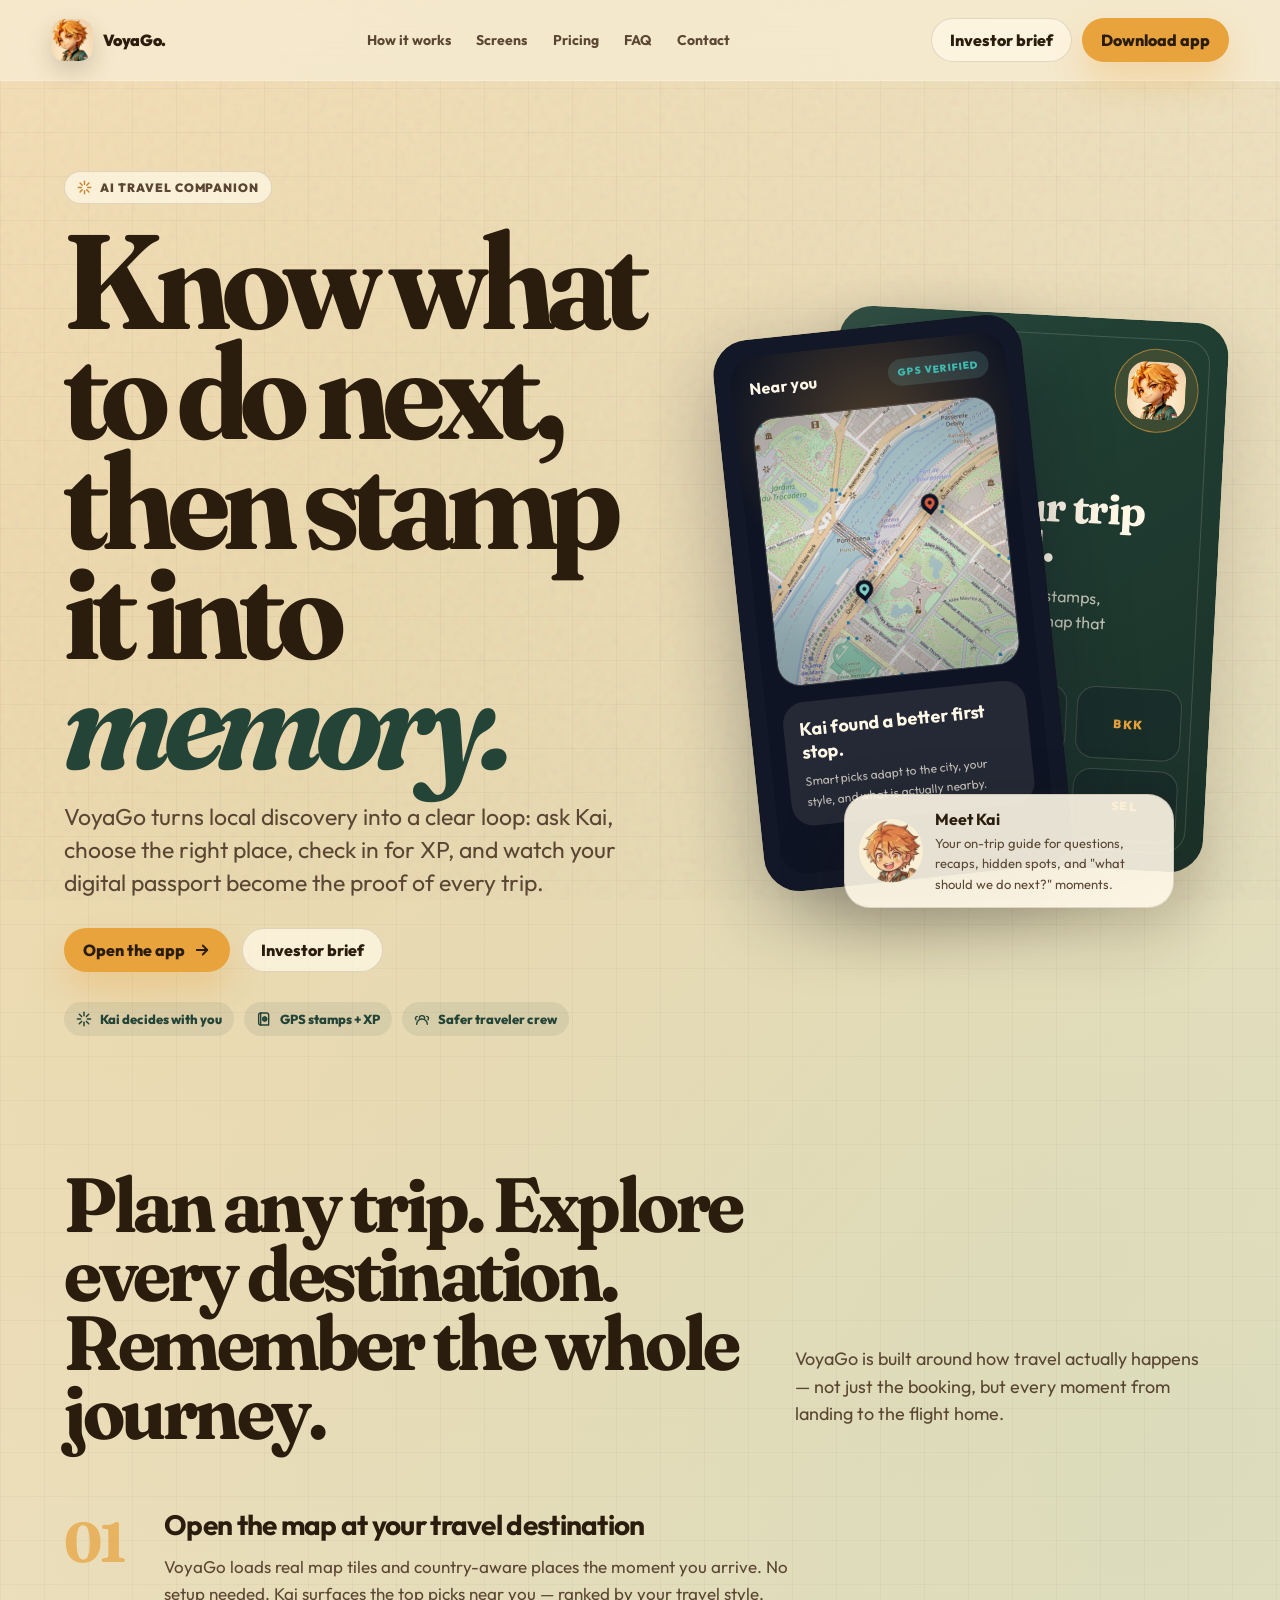
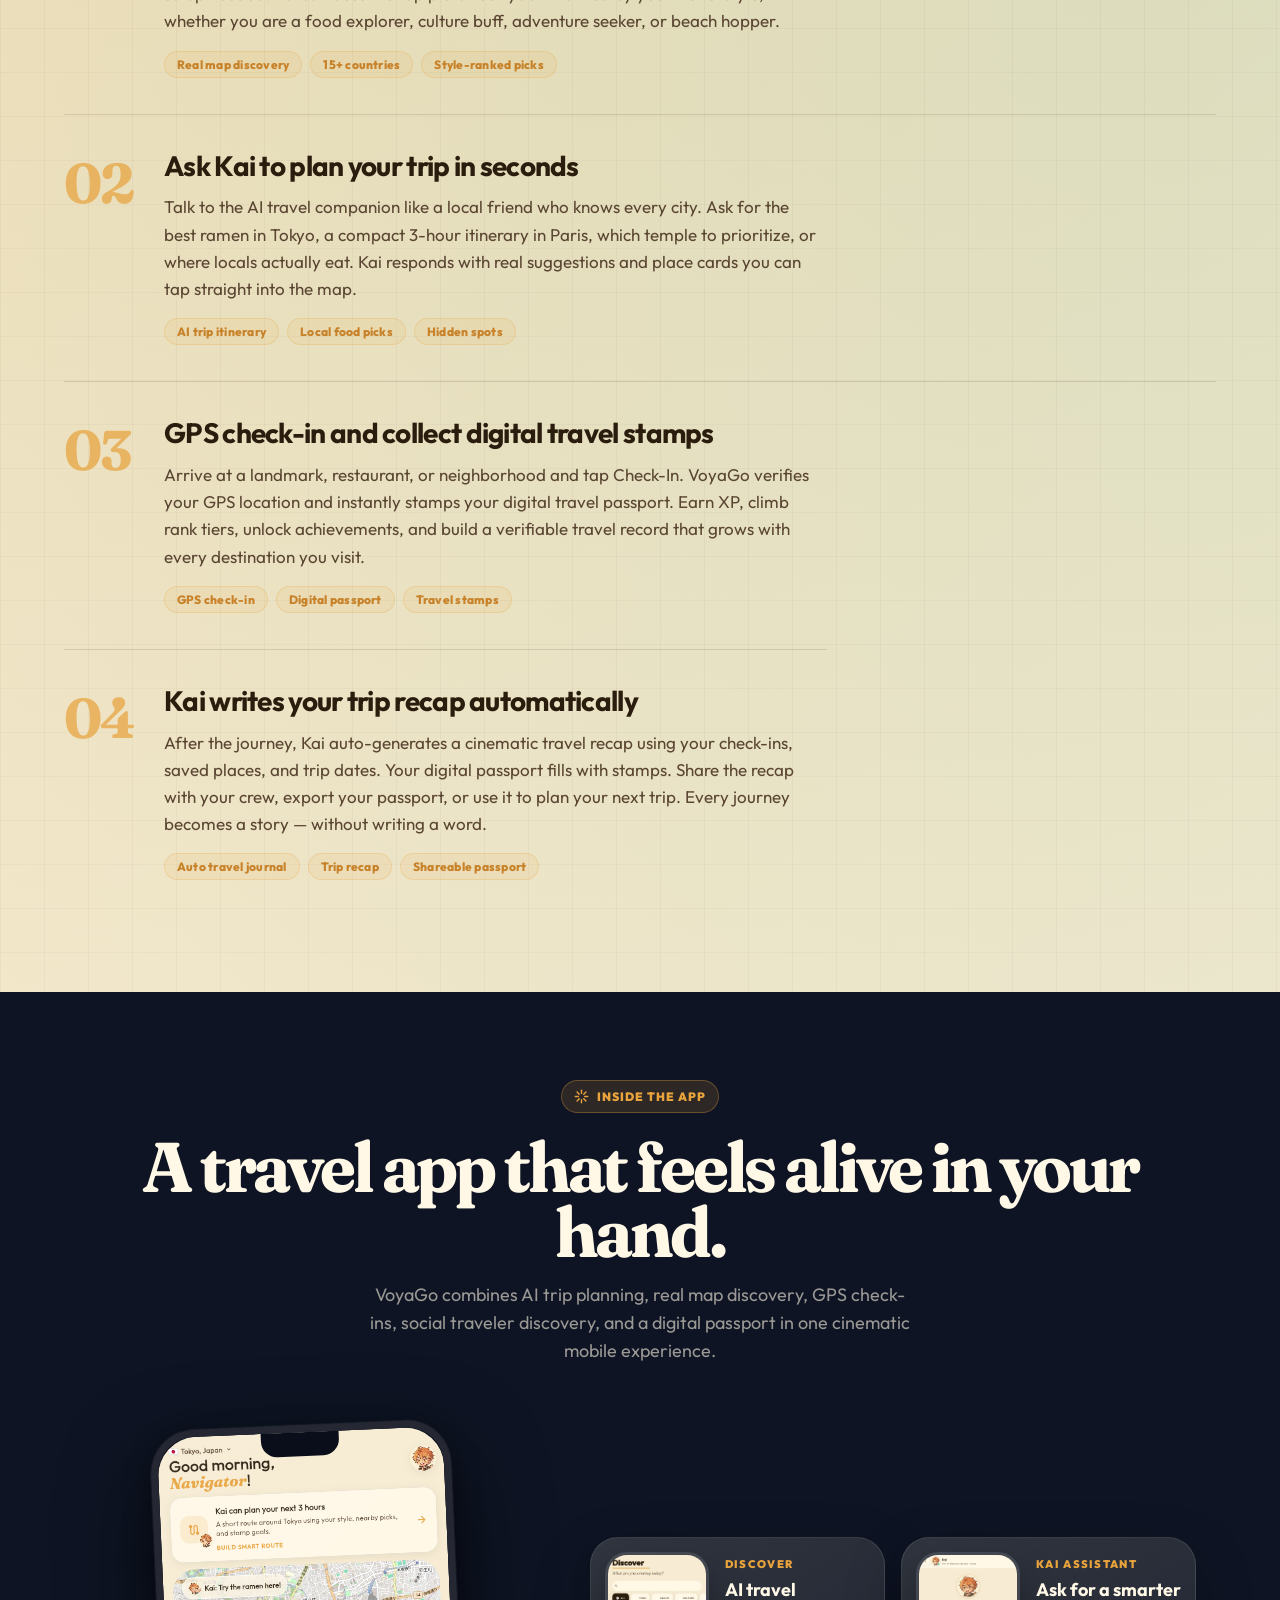
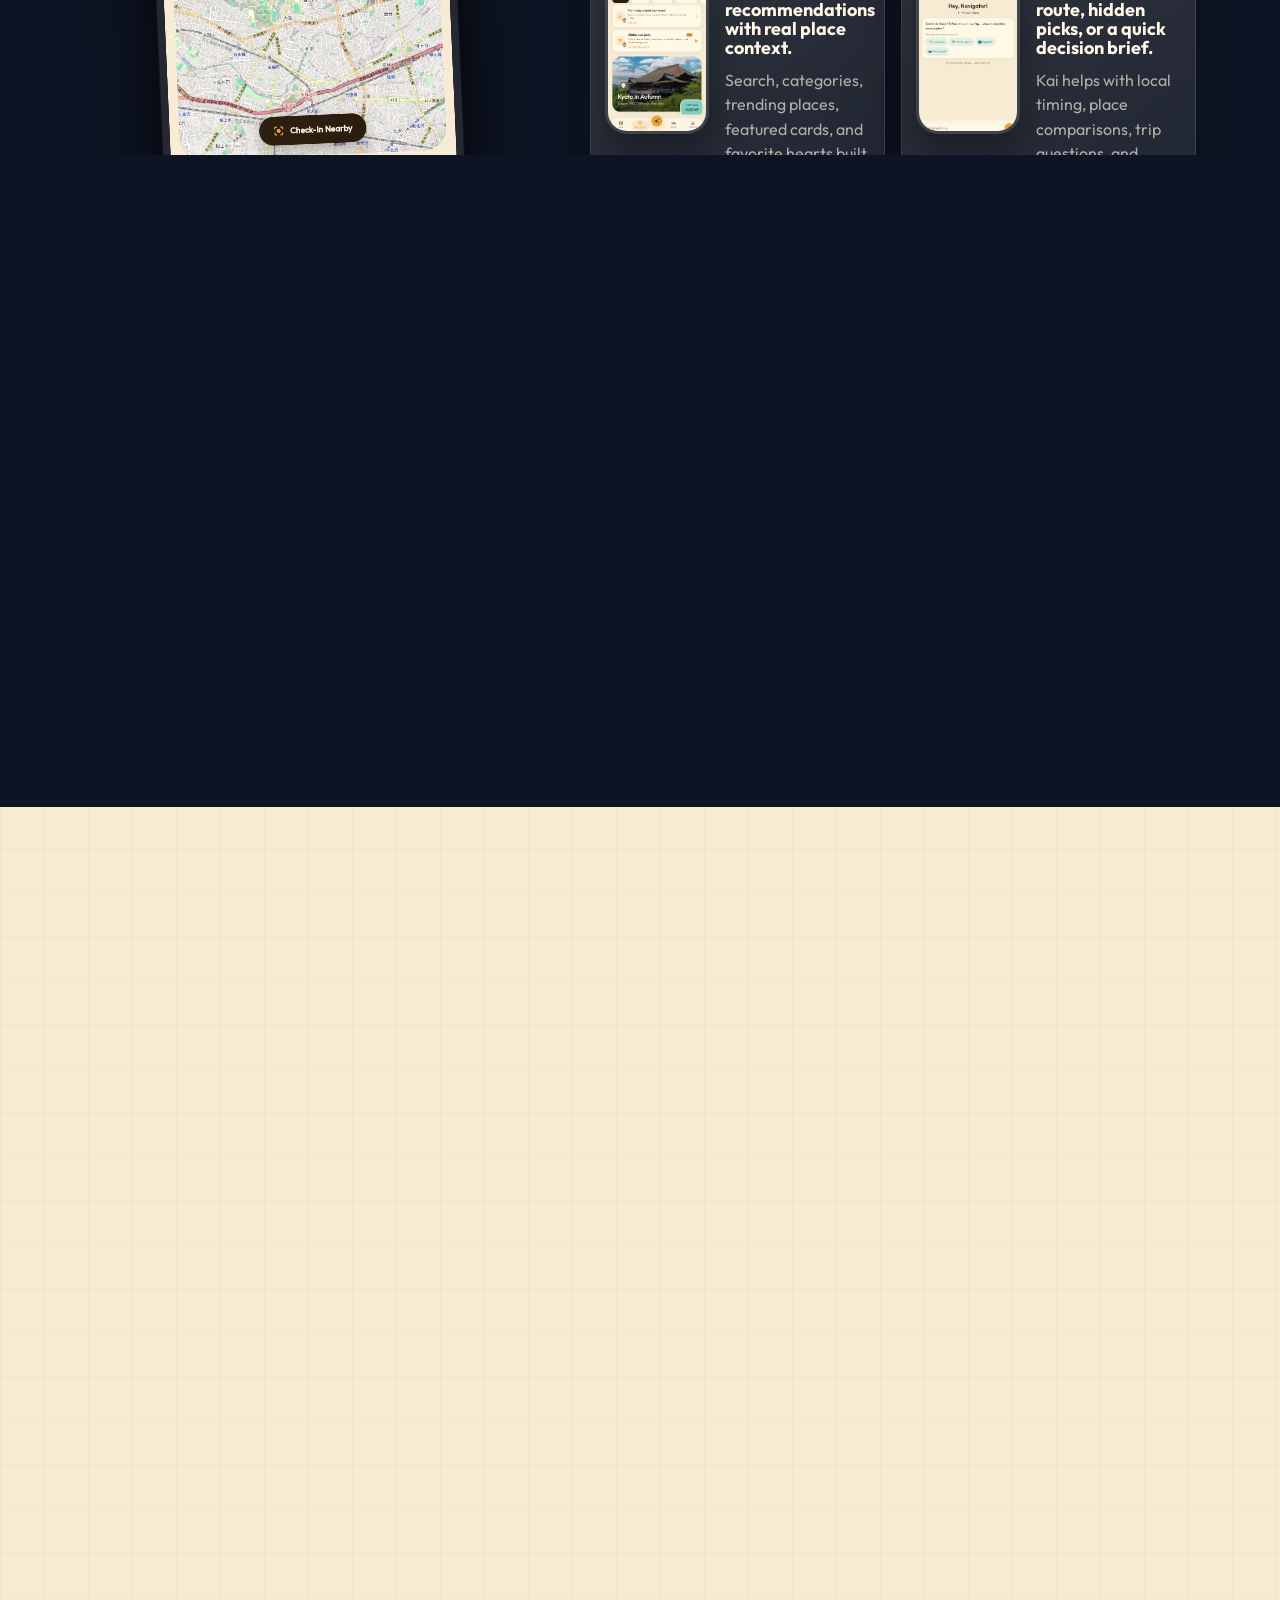
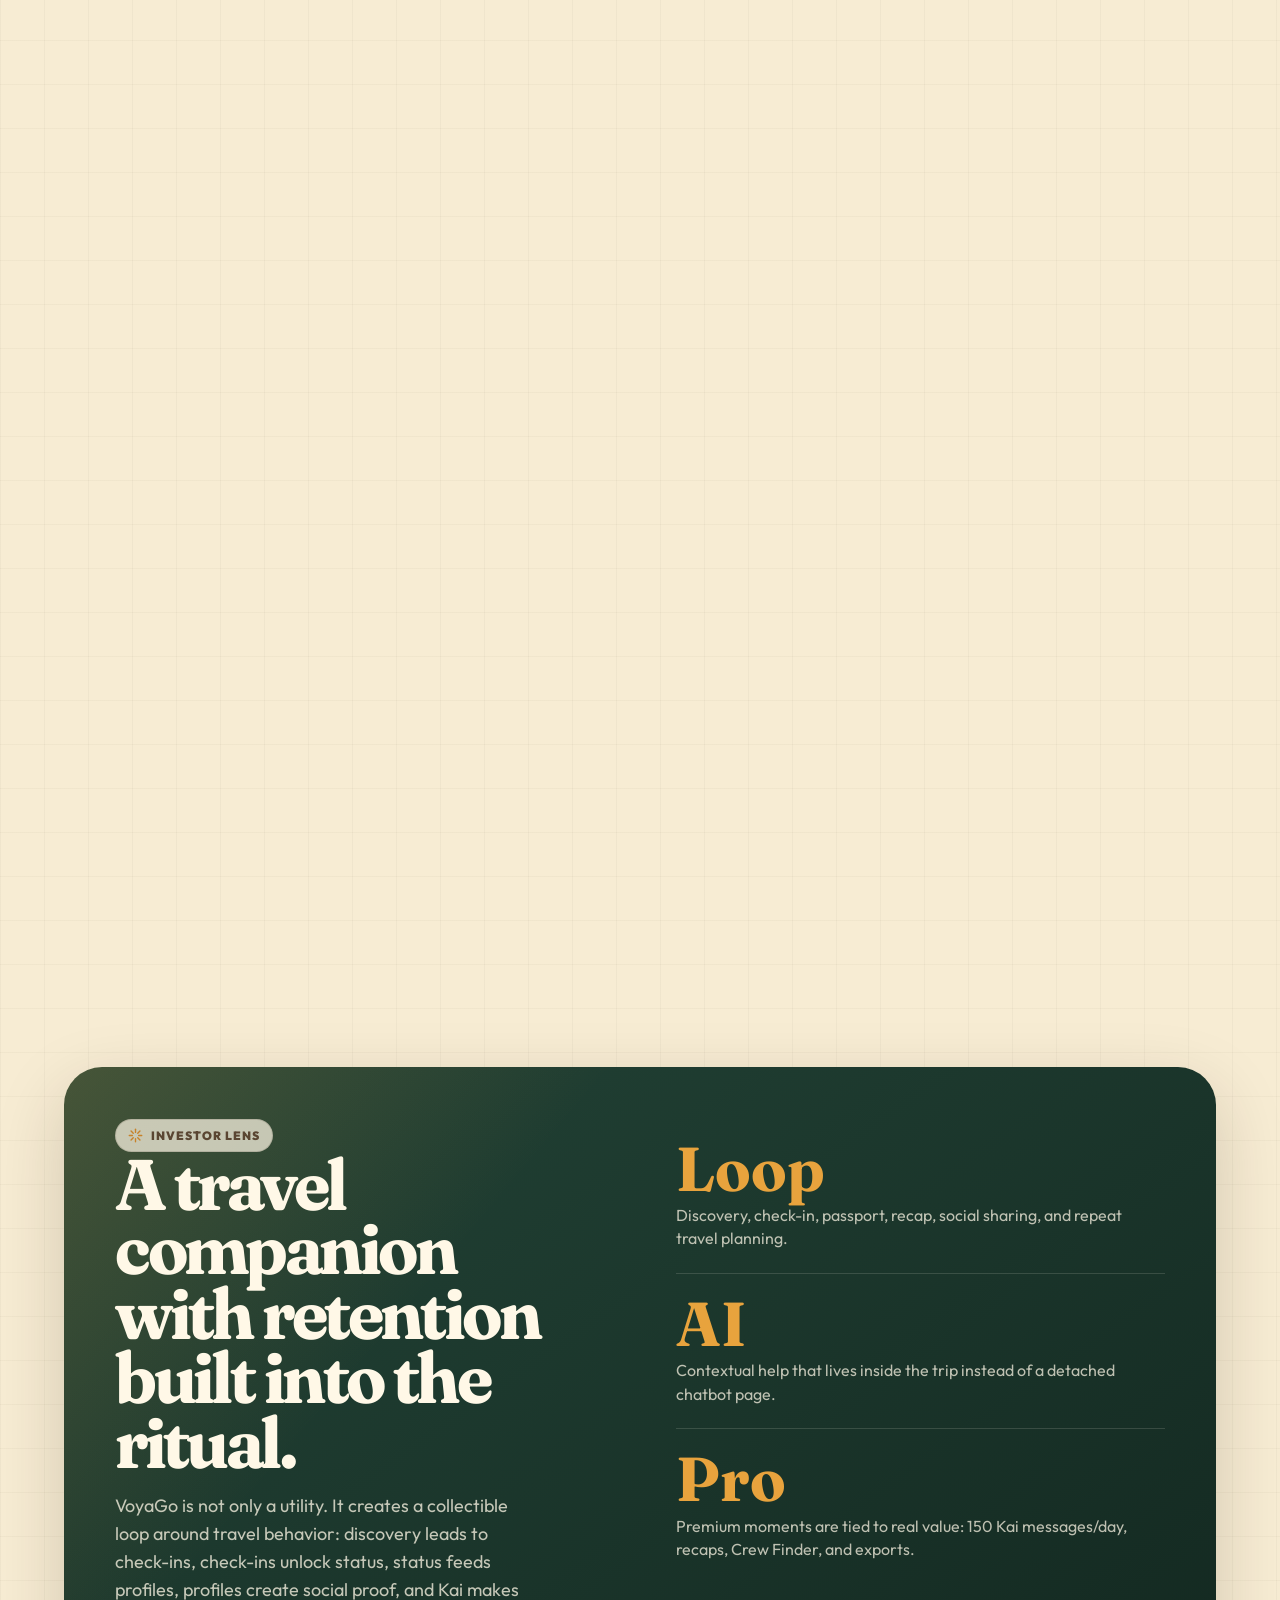
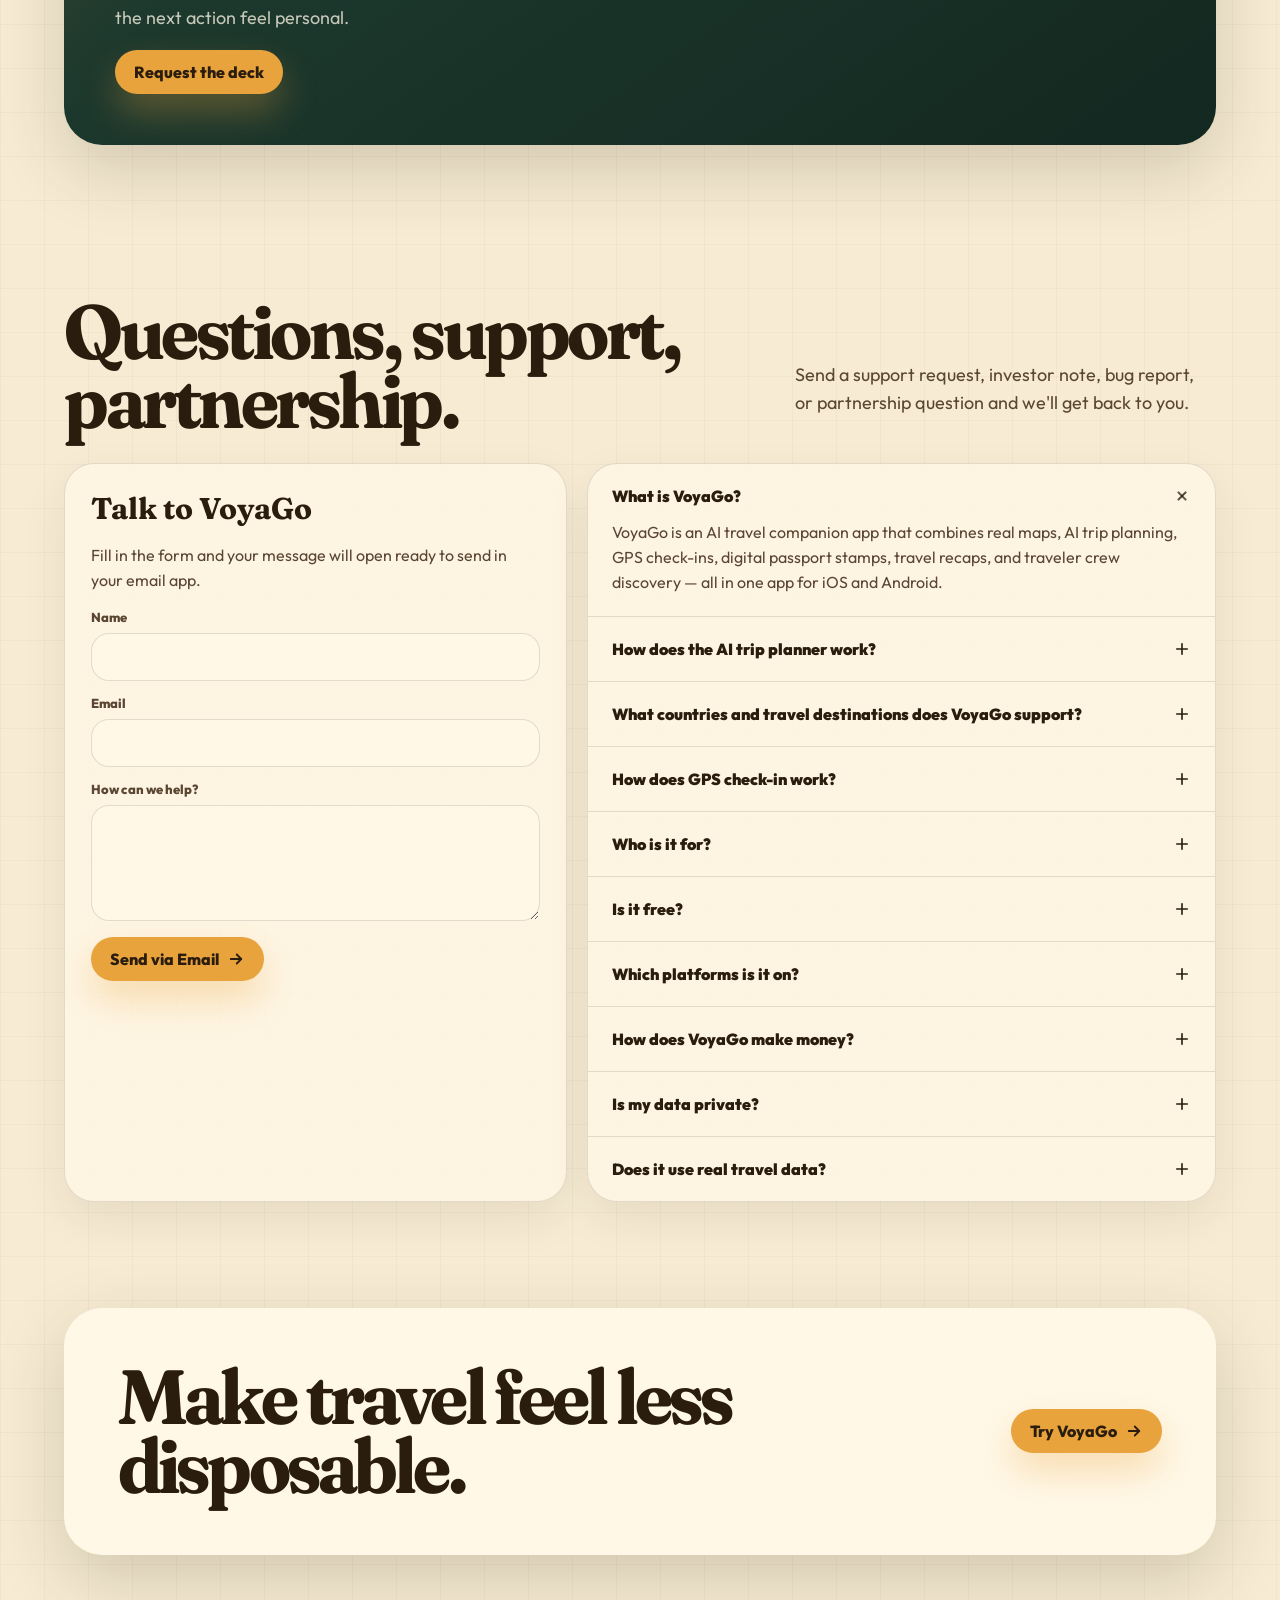
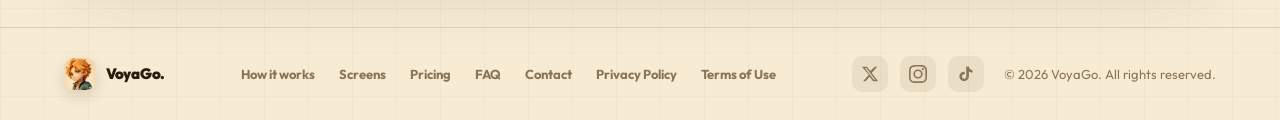
==== index.html @ e3bb3ad9 "Publish VoyaGo landing page" ====
﻿<!DOCTYPE html>
<html lang="en">
<head>
  <meta charset="UTF-8">
  <meta name="viewport" content="width=device-width, initial-scale=1.0">
  <meta name="description" content="VoyaGo is an AI travel companion that helps you decide what to do now, ask Kai for smarter local guidance, unlock GPS check-in stamps, and turn every trip into a digital passport.">
  <meta name="keywords" content="AI travel app, AI travel planner, trip planning app, smart itinerary planner, GPS check-in app, digital travel passport, travel stamps app, travel companion app, local discovery app">
  <link rel="canonical" href="https://voyagoo.app/">

  <!-- Open Graph -->
  <meta property="og:type" content="website">
  <meta property="og:site_name" content="VoyaGo">
  <meta property="og:title" content="VoyaGo - AI travel companion">
  <meta property="og:description" content="Ask Kai what to do now, open real place details, check in for XP and passport stamps, then turn your trip into a shareable travel story.">
  <meta property="og:image" content="https://voyagoo.app/landing-assets/og-cover.png">
  <meta property="og:url" content="https://voyagoo.app">

  <!-- Twitter Card -->
  <meta name="twitter:card" content="summary_large_image">
  <meta name="twitter:title" content="VoyaGo - AI travel companion and digital passport">
  <meta name="twitter:description" content="AI trip planning, real map discovery, GPS check-ins, travel stamps, recaps, and traveler crew discovery in one app.">
  <meta name="twitter:image" content="https://voyagoo.app/landing-assets/og-cover.png">

  <meta name="robots" content="index, follow">
  <meta name="author" content="VoyaGo">
  <meta name="theme-color" content="#e8a33d">
  <meta name="mobile-web-app-capable" content="yes">
  <meta name="apple-mobile-web-app-title" content="VoyaGo">

  <title>VoyaGo | AI Travel Companion, GPS Stamps & Digital Passport</title>
  <link rel="icon" type="image/png" href="favicon.png">
  <link rel="apple-touch-icon" href="icons/Icon-192.png">

  <!-- Preload critical font for LCP -->
  <link rel="preconnect" href="https://fonts.googleapis.com">
  <link rel="preconnect" href="https://fonts.gstatic.com" crossorigin>
  <link rel="preload" as="style" href="https://fonts.googleapis.com/css2?family=Fraunces:opsz,wght,SOFT,WONK@9..144,700..900,50,1&family=Outfit:wght@400;600;800;900&display=swap">

  <link rel="sitemap" type="application/xml" title="Sitemap" href="/sitemap.xml">
  <link rel="stylesheet" href="landing.css">

  <!-- Schema: SoftwareApplication -->
  <script type="application/ld+json">
  {
    "@context": "https://schema.org",
    "@type": "SoftwareApplication",
    "name": "VoyaGo",
    "applicationCategory": "TravelApplication",
    "operatingSystem": "iOS, Android",
    "description": "AI travel companion app for trip planning, real map discovery, GPS check-ins, digital passport stamps, travel recaps, and traveler crew discovery.",
    "url": "https://voyagoo.app",
    "screenshot": "https://voyagoo.app/landing-assets/screen-map.png",
    "featureList": "AI trip planning, GPS check-ins, digital passport stamps, travel maps, traveler crew discovery, travel recaps",
    "offers": {
      "@type": "Offer",
      "price": "0",
      "priceCurrency": "USD",
      "description": "Free to download. Pro plans from $2.99/week."
    },
    "aggregateRating": {
      "@type": "AggregateRating",
      "ratingValue": "5",
      "ratingCount": "1"
    }
  }
  </script>

  <!-- Schema: Organization -->
  <script type="application/ld+json">
  {
    "@context": "https://schema.org",
    "@type": "Organization",
    "name": "VoyaGo",
    "url": "https://voyagoo.app",
    "logo": "https://voyagoo.app/icons/Icon-192.png",
    "description": "VoyaGo makes travel feel alive — AI trip planning, GPS check-ins, digital passport stamps, and traveler crew discovery in one app.",
    "contactPoint": {
      "@type": "ContactPoint",
      "contactType": "customer support",
      "email": "support@voyagoo.app"
    },
    "sameAs": [
      "https://twitter.com/voyagoapp",
      "https://instagram.com/voyagoapp",
      "https://tiktok.com/@voyagoapp"
    ]
  }
  </script>

  <!-- Schema: FAQPage — enables rich snippet accordions in search results -->
  <script type="application/ld+json">
  {
    "@context": "https://schema.org",
    "@type": "FAQPage",
    "mainEntity": [
      {
        "@type": "Question",
        "name": "What is VoyaGo?",
        "acceptedAnswer": {
          "@type": "Answer",
          "text": "VoyaGo is an AI travel companion app that combines real map discovery, AI trip planning with Kai, GPS check-ins, collectible digital passport stamps, travel recaps, and traveler crew discovery. It is available on iOS and Android, free to download."
        }
      },
      {
        "@type": "Question",
        "name": "How does the AI travel planner work?",
        "acceptedAnswer": {
          "@type": "Answer",
          "text": "VoyaGo uses Kai, an AI travel companion. You can ask Kai anything — best local food, hidden spots, compact itinerary ideas, or what to do next. Kai responds with real suggestions, nearby place cards, and smart route ideas based on your location and travel style."
        }
      },
      {
        "@type": "Question",
        "name": "How does GPS check-in work when traveling?",
        "acceptedAnswer": {
          "@type": "Answer",
          "text": "When you arrive at a place — a landmark, restaurant, or neighborhood — tap Check-In on the place detail screen. VoyaGo verifies your GPS location, stamps your digital travel passport, awards XP, and auto-logs the visit. Your travel history builds automatically as you explore."
        }
      },
      {
        "@type": "Question",
        "name": "What countries does VoyaGo support?",
        "acceptedAnswer": {
          "@type": "Answer",
          "text": "VoyaGo supports 15+ travel destinations including Japan, France, Thailand, Brazil, Egypt, Spain, Greece, Indonesia, Italy, Morocco, Mexico, USA, and Vietnam. Each destination has real map content, Kai-curated local picks, featured places, and GPS check-in locations."
        }
      },
      {
        "@type": "Question",
        "name": "Can VoyaGo help me plan a trip itinerary?",
        "acceptedAnswer": {
          "@type": "Answer",
          "text": "Yes. Kai can plan a compact itinerary for any duration — a 3-hour route, a full-day plan, or a weekend guide — based on your current location, travel style (food explorer, culture buff, adventure seeker), and budget. Just ask Kai in the chat."
        }
      },
      {
        "@type": "Question",
        "name": "Is VoyaGo free to use?",
        "acceptedAnswer": {
          "@type": "Answer",
          "text": "VoyaGo is free to download and includes real map discovery, GPS check-ins, digital passport stamps, and daily Kai AI messages. Pro plans start at $2.99 per week and unlock 150 Kai messages per day, smart routes, hidden local picks, travel recaps, passport exports, and richer crew features."
        }
      },
      {
        "@type": "Question",
        "name": "Which platforms is VoyaGo available on?",
        "acceptedAnswer": {
          "@type": "Answer",
          "text": "VoyaGo is available on iOS (iPhone) and Android. Download it free from the Apple App Store or Google Play Store."
        }
      },
      {
        "@type": "Question",
        "name": "Is my location and travel data private?",
        "acceptedAnswer": {
          "@type": "Answer",
          "text": "Yes. VoyaGo only accesses your location when you grant permission, and only uses it for GPS check-ins and nearby place discovery. We do not sell your data or share it with advertisers. Full details are in our Privacy Policy at voyagoo.app/privacy.html."
        }
      }
    ]
  }
  </script>
</head>
<body>
  <svg aria-hidden="true" width="0" height="0" style="position:absolute">
    <symbol id="icon-arrow" viewBox="0 0 24 24" fill="none" stroke="currentColor" stroke-width="2.4" stroke-linecap="round" stroke-linejoin="round">
      <path d="M5 12h14"></path><path d="m13 6 6 6-6 6"></path>
    </symbol>
    <symbol id="icon-map" viewBox="0 0 24 24" fill="none" stroke="currentColor" stroke-width="2.1" stroke-linecap="round" stroke-linejoin="round">
      <path d="M9 18 3 21V6l6-3 6 3 6-3v15l-6 3-6-3Z"></path><path d="M9 3v15"></path><path d="M15 6v15"></path>
    </symbol>
    <symbol id="icon-spark" viewBox="0 0 24 24" fill="none" stroke="currentColor" stroke-width="2.2" stroke-linecap="round" stroke-linejoin="round">
      <path d="M12 2v5"></path><path d="M12 17v5"></path><path d="m4.9 4.9 3.5 3.5"></path><path d="m15.6 15.6 3.5 3.5"></path><path d="M2 12h5"></path><path d="M17 12h5"></path><path d="m4.9 19.1 3.5-3.5"></path><path d="m15.6 8.4 3.5-3.5"></path>
    </symbol>
    <symbol id="icon-passport" viewBox="0 0 24 24" fill="none" stroke="currentColor" stroke-width="2.1" stroke-linecap="round" stroke-linejoin="round">
      <path d="M7 3h9a3 3 0 0 1 3 3v15H7a3 3 0 0 1-3-3V6a3 3 0 0 1 3-3Z"></path><path d="M7 3v18"></path><path d="M13 9a3 3 0 1 0 0 6 3 3 0 0 0 0-6Z"></path><path d="M10 12h6"></path><path d="M13 9c1 1.2 1 4.8 0 6"></path>
    </symbol>
    <symbol id="icon-crew" viewBox="0 0 24 24" fill="none" stroke="currentColor" stroke-width="2.1" stroke-linecap="round" stroke-linejoin="round">
      <path d="M16 11a4 4 0 1 0-8 0"></path><path d="M4 20a8 8 0 0 1 16 0"></path><path d="M19 8a3 3 0 0 1 2 5"></path><path d="M5 8a3 3 0 0 0-2 5"></path>
    </symbol>
    <symbol id="icon-lock" viewBox="0 0 24 24" fill="none" stroke="currentColor" stroke-width="2.1" stroke-linecap="round" stroke-linejoin="round">
      <rect x="4" y="10" width="16" height="10" rx="2"></rect><path d="M8 10V7a4 4 0 0 1 8 0v3"></path>
    </symbol>
    <symbol id="icon-plus" viewBox="0 0 24 24" fill="none" stroke="currentColor" stroke-width="2.2" stroke-linecap="round">
      <path d="M12 5v14"></path><path d="M5 12h14"></path>
    </symbol>
    <symbol id="icon-close" viewBox="0 0 24 24" fill="none" stroke="currentColor" stroke-width="2.4" stroke-linecap="round">
      <path d="M18 6 6 18"></path><path d="m6 6 12 12"></path>
    </symbol>
  </svg>

  <div class="page-shell">
    <header class="site-nav">
      <a class="brand-mark" href="#top" aria-label="VoyaGo home">
        <img src="icons/Icon-192.png" alt="VoyaGo app icon">
        <span>VoyaGo.</span>
      </a>
      <nav class="nav-links" aria-label="Primary navigation">
        <a href="#how-it-works">How it works</a>
        <a href="#screens">Screens</a>
        <a href="#pricing">Pricing</a>
        <a href="#faq">FAQ</a>
        <a href="#support">Contact</a>
      </nav>
      <div class="nav-actions">
        <a class="btn btn-ghost" href="#investors">Investor brief</a>
        <a class="btn btn-primary" href="download.html">Download app</a>
      </div>
      <button class="nav-burger" id="burger" aria-label="Open menu" aria-expanded="false">
        <span></span><span></span><span></span>
      </button>
    </header>

    <!-- Mobile nav -->
    <div class="mobile-nav" id="mobile-nav" aria-hidden="true">
      <button class="mobile-nav-close" id="burger-close" aria-label="Close menu">
        <svg width="24" height="24"><use href="#icon-close"></use></svg>
      </button>
      <nav>
        <a href="#how-it-works">How it works</a>
        <a href="#screens">Screens</a>
        <a href="#pricing">Pricing</a>
        <a href="#faq">FAQ</a>
        <a href="#support">Contact</a>
      </nav>
      <div class="mobile-nav-actions">
        <a class="btn btn-ghost" href="#support">Ask for help</a>
        <a class="btn btn-primary" href="download.html">Download app</a>
      </div>
    </div>
    <div class="mobile-nav-backdrop" id="nav-backdrop"></div>

    <main id="top">
      <section class="hero" aria-labelledby="hero-title">
        <div class="hero-copyblock">
          <div class="eyebrow reveal">
            <svg><use href="#icon-spark"></use></svg>
            AI travel companion
          </div>
          <h1 id="hero-title" class="reveal delay-1">Know what to do next, then stamp it into <em>memory.</em></h1>
          <p class="hero-copy reveal delay-2">
            VoyaGo turns local discovery into a clear loop: ask Kai, choose the right place, check in for XP, and watch your digital passport become the proof of every trip.
          </p>
          <div class="hero-actions reveal delay-3">
            <a class="btn btn-primary" href="download.html">
              Open the app
              <svg><use href="#icon-arrow"></use></svg>
            </a>
            <a class="btn btn-ghost" href="#investors">Investor brief</a>
          </div>
          <div class="trust-row reveal delay-3" aria-label="Product highlights">
            <span class="trust-pill"><svg><use href="#icon-spark"></use></svg>Kai decides with you</span>
            <span class="trust-pill"><svg><use href="#icon-passport"></use></svg>GPS stamps + XP</span>
            <span class="trust-pill"><svg><use href="#icon-crew"></use></svg>Safer traveler crew</span>
          </div>
        </div>

        <div class="hero-stage reveal delay-2" aria-label="VoyaGo product preview">
          <article class="passport-card">
            <div class="passport-top">
              <div>
                <div class="passport-label">VOYAGO</div>
                <div class="passport-sub">Digital Passport</div>
              </div>
              <div class="stamp-ring">
                <img src="icons/Icon-192.png" alt="VoyaGo stamp mark">
              </div>
            </div>
            <h2>Proof your trip happened.</h2>
            <p>Verified check-ins become stamps, XP, journals, recaps, and a map that grows with every city.</p>
            <div class="stamp-grid" aria-hidden="true">
              <span class="stamp-cell">TYO</span>
              <span class="stamp-cell">PAR</span>
              <span class="stamp-cell">BKK</span>
              <span class="stamp-cell">RIO</span>
              <span class="stamp-cell">ROM</span>
              <span class="stamp-cell">SEL</span>
            </div>
          </article>

          <article class="phone-card">
            <div class="phone-screen">
              <div class="phone-header">
                <strong>Near you</strong>
                <span class="phone-pill">GPS VERIFIED</span>
              </div>
              <div class="phone-map">
                <img src="landing-assets/osm-eiffel-map-clean.png" alt="Map view of the Eiffel Tower area in Paris">
                <div class="map-glass" aria-hidden="true">
                  <span class="osm-pin pin-one"></span>
                  <span class="osm-pin pin-two"></span>
                </div>
              </div>
              <div class="phone-panel">
                <strong>Kai found a better first stop.</strong>
                <span>Smart picks adapt to the city, your style, and what is actually nearby.</span>
              </div>
            </div>
          </article>

          <aside class="kai-ticket">
            <img src="landing-assets/kai-excited.png" alt="Kai, VoyaGo's illustrated AI travel companion" fetchpriority="high">
            <div>
              <strong>Meet Kai</strong>
              <span>Your on-trip guide for questions, recaps, hidden spots, and "what should we do next?" moments.</span>
            </div>
          </aside>
        </div>
      </section>

      <!-- ─── How it works ─── -->
      <section id="how-it-works" class="how-section" aria-labelledby="how-title">
        <div class="section-head reveal-scroll">
          <h2 id="how-title">Plan any trip. Explore every destination. Remember the whole journey.</h2>
          <p>VoyaGo is built around how travel actually happens — not just the booking, but every moment from landing to the flight home.</p>
        </div>
        <ol class="how-steps">
          <li class="how-step reveal-scroll">
            <div class="how-num">01</div>
            <div class="how-body">
              <h3>Open the map at your travel destination</h3>
              <p>VoyaGo loads real map tiles and country-aware places the moment you arrive. No setup needed. Kai surfaces the top picks near you — ranked by your travel style, whether you are a food explorer, culture buff, adventure seeker, or beach hopper.</p>
              <ul class="how-tags">
                <li>Real map discovery</li>
                <li>15+ countries</li>
                <li>Style-ranked picks</li>
              </ul>
            </div>
          </li>
          <li class="how-step reveal-scroll">
            <div class="how-num">02</div>
            <div class="how-body">
              <h3>Ask Kai to plan your trip in seconds</h3>
              <p>Talk to the AI travel companion like a local friend who knows every city. Ask for the best ramen in Tokyo, a compact 3-hour itinerary in Paris, which temple to prioritize, or where locals actually eat. Kai responds with real suggestions and place cards you can tap straight into the map.</p>
              <ul class="how-tags">
                <li>AI trip itinerary</li>
                <li>Local food picks</li>
                <li>Hidden spots</li>
              </ul>
            </div>
          </li>
          <li class="how-step reveal-scroll">
            <div class="how-num">03</div>
            <div class="how-body">
              <h3>GPS check-in and collect digital travel stamps</h3>
              <p>Arrive at a landmark, restaurant, or neighborhood and tap Check-In. VoyaGo verifies your GPS location and instantly stamps your digital travel passport. Earn XP, climb rank tiers, unlock achievements, and build a verifiable travel record that grows with every destination you visit.</p>
              <ul class="how-tags">
                <li>GPS check-in</li>
                <li>Digital passport</li>
                <li>Travel stamps</li>
              </ul>
            </div>
          </li>
          <li class="how-step reveal-scroll">
            <div class="how-num">04</div>
            <div class="how-body">
              <h3>Kai writes your trip recap automatically</h3>
              <p>After the journey, Kai auto-generates a cinematic travel recap using your check-ins, saved places, and trip dates. Your digital passport fills with stamps. Share the recap with your crew, export your passport, or use it to plan your next trip. Every journey becomes a story — without writing a word.</p>
              <ul class="how-tags">
                <li>Auto travel journal</li>
                <li>Trip recap</li>
                <li>Shareable passport</li>
              </ul>
            </div>
          </li>
        </ol>
      </section>

      <!-- App screens showcase -->
      <section id="screens" class="screens-section reveal-scroll" aria-labelledby="screens-title">
        <div class="screens-head">
          <div class="eyebrow eyebrow-gold">
            <svg><use href="#icon-spark"></use></svg>
            Inside the app
          </div>
          <h2 id="screens-title">A travel app that feels alive in your hand.</h2>
          <p>VoyaGo combines AI trip planning, real map discovery, GPS check-ins, social traveler discovery, and a digital passport in one cinematic mobile experience.</p>
        </div>

        <div class="screens-tour">
          <figure class="screen-hero-phone">
            <div class="sp-frame">
              <div class="sp-notch"></div>
              <img loading="lazy" src="landing-assets/screen-map.png" alt="VoyaGo AI travel map screen with nearby places, Kai recommendations, and GPS check-in discovery">
              <div class="sp-shine"></div>
            </div>
            <figcaption>
              <span class="screen-kicker">Live map discovery</span>
              <strong>Find the next place worth walking to.</strong>
              <p>Real map tiles, country-aware places, nearby picks, and Kai route suggestions help travelers decide what to do now, not just before the trip starts.</p>
            </figcaption>
          </figure>

          <div class="screen-story-grid" role="list">
            <article class="screen-story-card" role="listitem">
              <img loading="lazy" src="landing-assets/screen-discover.png" alt="VoyaGo Discover screen with featured travel card, categories, and trending places">
              <div>
                <span>Discover</span>
                <strong>AI travel recommendations with real place context.</strong>
                <p>Search, categories, trending places, featured cards, and favorite hearts built for quick destination decisions.</p>
              </div>
            </article>
            <article class="screen-story-card" role="listitem">
              <img loading="lazy" src="landing-assets/screen-chat.png" alt="VoyaGo Kai AI chat screen with quick travel planning prompts">
              <div>
                <span>Kai assistant</span>
                <strong>Ask for a smarter route, hidden picks, or a quick decision brief.</strong>
                <p>Kai helps with local timing, place comparisons, trip questions, and compact itinerary planning.</p>
              </div>
            </article>
            <article class="screen-story-card" role="listitem">
              <img loading="lazy" src="landing-assets/screen-crew.png" alt="VoyaGo Crew screen showing nearby traveler discovery and social connection cards">
              <div>
                <span>Traveler crew</span>
                <strong>Meet compatible explorers without exposing exact location.</strong>
                <p>Nearby traveler discovery is designed around public trust signals, mutual intent, and safe connection patterns.</p>
              </div>
            </article>
            <article class="screen-story-card" role="listitem">
              <img loading="lazy" src="landing-assets/screen-profile.png" alt="VoyaGo profile and travel journal screen with stats and recaps">
              <div>
                <span>Passport profile</span>
                <strong>Turn check-ins into a travel identity.</strong>
                <p>Digital passport stamps, profile progress, auto-journal cards, and shareable trip recaps keep the app valuable after the journey.</p>
              </div>
            </article>
          </div>
        </div>
      </section>

      <!-- Social proof strip -->
      <div class="proof-strip reveal-scroll">
        <div class="proof-stars" aria-label="Product proof">Built for modern travelers</div>
        <div class="proof-divider"></div>
        <div class="proof-pills">
          <span class="proof-pill">Free to download</span>
          <span class="proof-pill">iOS & Android</span>
          <span class="proof-pill">No account required to explore</span>
          <span class="proof-pill">15+ countries seeded</span>
        </div>
      </div>

      <section id="product" aria-labelledby="product-title">
        <div class="section-head reveal-scroll">
          <h2 id="product-title">Built around one loop travelers remember.</h2>
          <p>Most travel apps solve one slice: booking, maps, reviews, or memories. VoyaGo connects the moment of deciding, checking in, remembering, and sharing.</p>
        </div>

        <div class="feature-grid">
          <article class="feature-card large dark reveal-scroll">
            <div class="icon-box"><svg><use href="#icon-map"></use></svg></div>
            <h3>Decide what to do now</h3>
            <p>Kai turns nearby places into ranked next moves, so travelers are not stuck comparing tabs, reviews, maps, and random lists.</p>
          </article>
          <article class="feature-card small reveal-scroll">
            <div class="icon-box"><svg><use href="#icon-spark"></use></svg></div>
            <h3>Ask Kai before you go</h3>
            <p>Compare timing, crowds, budget, and alternatives from every place detail so the next action feels useful, not decorative.</p>
          </article>
          <article class="feature-card small reveal-scroll">
            <div class="icon-box"><svg><use href="#icon-passport"></use></svg></div>
            <h3>Check in, earn, remember</h3>
            <p>GPS check-ins unlock XP, stamps, journal seeds, share cards, and a passport that makes travel feel collectible.</p>
          </article>
          <article class="feature-card small reveal-scroll">
            <div class="icon-box"><svg><use href="#icon-crew"></use></svg></div>
            <h3>Meet with trust signals</h3>
            <p>Crew discovery is built around verified check-ins, general-area privacy, public-meet guidance, and report/block controls.</p>
          </article>
          <article class="feature-card large reveal-scroll">
            <div class="icon-box"><svg><use href="#icon-lock"></use></svg></div>
            <h3>Pro when you need more</h3>
            <p>Upgrade for 150 Kai messages per day, smart routes, hidden local picks, passport recaps, exports, and richer traveler discovery tools.</p>
          </article>
        </div>
      </section>

      <section id="pricing" aria-labelledby="pricing-title">
        <div class="pricing-band reveal-scroll">
          <div class="pricing-copy">
            <div class="eyebrow">
              <svg><use href="#icon-lock"></use></svg>
              Simple plans
            </div>
            <h2 id="pricing-title">Start free. Upgrade when Kai becomes part of the trip.</h2>
            <p>VoyaGo is free to download with real map discovery, GPS check-ins, digital passport stamps, and a daily Kai allowance. Pro unlocks 150 Kai messages per day, heavier AI travel planning, hidden local picks, recaps, passport exports, and crew discovery tools.</p>
          </div>
          <div class="pricing-cards" aria-label="VoyaGo pricing overview">
            <article class="price-card">
              <span>Free</span>
              <strong>$0</strong>
              <p>Explore the map, collect stamps, save places, and chat with Kai up to the daily free limit.</p>
            </article>
            <article class="price-card featured">
              <span>Pro</span>
              <strong>From $2.99/week</strong>
              <p>Monthly and yearly plans are available for frequent travelers. Pro includes 150 Kai messages per day, smart routes, hidden local picks, richer recaps, passport exports, and traveler crew tools.</p>
              <a class="btn btn-primary" href="download.html">Download app</a>
            </article>
          </div>
        </div>
      </section>

      <section id="investors" aria-labelledby="investor-title">
        <div class="investor-band reveal-scroll">
          <div class="investor-copy">
            <div class="eyebrow">
              <svg><use href="#icon-spark"></use></svg>
              Investor lens
            </div>
            <h2 id="investor-title">A travel companion with retention built into the ritual.</h2>
            <p>VoyaGo is not only a utility. It creates a collectible loop around travel behavior: discovery leads to check-ins, check-ins unlock status, status feeds profiles, profiles create social proof, and Kai makes the next action feel personal.</p>
            <a class="btn btn-primary" href="#support">Request the deck</a>
          </div>
          <div class="investor-metrics" aria-label="Investor highlights">
            <div class="metric">
              <strong>Loop</strong>
              <span>Discovery, check-in, passport, recap, social sharing, and repeat travel planning.</span>
            </div>
            <div class="metric">
              <strong>AI</strong>
              <span>Contextual help that lives inside the trip instead of a detached chatbot page.</span>
            </div>
            <div class="metric">
              <strong>Pro</strong>
              <span>Premium moments are tied to real value: 150 Kai messages/day, recaps, Crew Finder, and exports.</span>
            </div>
          </div>
        </div>
      </section>

      <section id="support" aria-labelledby="support-title">
        <div class="section-head reveal-scroll">
          <h2 id="support-title">Questions, support, partnership.</h2>
          <p>Send a support request, investor note, bug report, or partnership question and we'll get back to you.</p>
        </div>

        <div class="support-layout">
          <form class="support-card" data-contact-form>
            <h3 class="serif">Talk to VoyaGo</h3>
            <p>Fill in the form and your message will open ready to send in your email app.</p>
            <div class="field">
              <label for="name">Name</label>
              <input id="name" name="name" autocomplete="name" required>
            </div>
            <div class="field">
              <label for="email">Email</label>
              <input id="email" name="email" type="email" autocomplete="email" required>
            </div>
            <div class="field">
              <label for="message">How can we help?</label>
              <textarea id="message" name="message" required></textarea>
            </div>
            <p data-form-status aria-live="polite"></p>
            <button class="btn btn-primary" type="submit">
              Send via Email
              <svg><use href="#icon-arrow"></use></svg>
            </button>
          </form>

          <div id="faq" class="faq-panel">
            <details open>
              <summary>What is VoyaGo?<svg><use href="#icon-plus"></use></svg></summary>
              <p>VoyaGo is an AI travel companion app that combines real maps, AI trip planning, GPS check-ins, digital passport stamps, travel recaps, and traveler crew discovery — all in one app for iOS and Android.</p>
            </details>
            <details>
              <summary>How does the AI trip planner work?<svg><use href="#icon-plus"></use></svg></summary>
              <p>VoyaGo includes Kai, an AI travel companion you can chat with inside the app. Ask for a compact itinerary, the best local food near you, hidden spots the tourist guides miss, or how to split a day between two neighborhoods. Kai responds with real suggestions and place cards you can tap directly into the map.</p>
            </details>
            <details>
              <summary>What countries and travel destinations does VoyaGo support?<svg><use href="#icon-plus"></use></svg></summary>
              <p>VoyaGo currently supports 15+ destinations including Japan (Tokyo), France (Paris), Thailand (Bangkok), Brazil (Rio), Egypt, Spain, Greece, Indonesia (Bali), Italy (Rome), Morocco, Mexico, USA, and Vietnam. More destinations are added regularly. Each country has real map content, Kai-curated local picks, and GPS check-in locations.</p>
            </details>
            <details>
              <summary>How does GPS check-in work?<svg><use href="#icon-plus"></use></svg></summary>
              <p>When you arrive at a landmark, restaurant, or neighborhood, tap Check-In on the place detail screen. VoyaGo verifies your GPS location and instantly stamps your digital travel passport, awards XP, and logs the visit in your auto-journal. No manual entry needed — your travel history builds as you explore.</p>
            </details>
            <details>
              <summary>Who is it for?<svg><use href="#icon-plus"></use></svg></summary>
              <p>Explorers who want practical help during trips, people who enjoy collecting memories, social travelers looking for crew, and investors evaluating the future of AI-assisted travel experiences.</p>
            </details>
            <details>
              <summary>Is it free?<svg><use href="#icon-plus"></use></svg></summary>
              <p>VoyaGo is free to download and explore. A premium plan unlocks 150 Kai messages per day, AI trip planning prompts, travel recaps, Crew Finder tools, and passport exports. No credit card required to start.</p>
            </details>
            <details>
              <summary>Which platforms is it on?<svg><use href="#icon-plus"></use></svg></summary>
              <p>VoyaGo is available on iOS and Android. Download it from the App Store or Google Play. No web version is required - the full experience lives in the app.</p>
            </details>
            <details>
              <summary>How does VoyaGo make money?<svg><use href="#icon-plus"></use></svg></summary>
              <p>The app includes a subscription model for premium functionality such as 150 Kai messages per day, richer journal exports, Crew Finder tools, and travel recap features.</p>
            </details>
            <details>
              <summary>Is my data private?<svg><use href="#icon-plus"></use></svg></summary>
              <p>Yes. VoyaGo only uses your location when you grant permission, and only for in-app features like GPS check-ins and nearby discovery. We do not sell your data. See our <a href="privacy.html" style="color:var(--gold-deep);font-weight:800;text-underline-offset:3px;text-decoration:underline">Privacy Policy</a> for full details.</p>
            </details>
            <details>
              <summary>Does it use real travel data?<svg><use href="#icon-plus"></use></svg></summary>
              <p>Yes. The app is built around real map tiles, country-aware places, GPS-based check-ins, and routed place details with external links where available.</p>
            </details>
          </div>
        </div>
      </section>

      <aside class="final-cta reveal-scroll" aria-labelledby="final-title">
        <h2 id="final-title">Make travel feel less disposable.</h2>
        <a class="btn btn-primary" href="download.html">
          Try VoyaGo
          <svg><use href="#icon-arrow"></use></svg>
        </a>
      </aside>
    </main>

    <footer>
      <a class="brand-mark footer-brand" href="#top" aria-label="VoyaGo home">
        <img src="icons/Icon-192.png" alt="VoyaGo app icon">
        <span>VoyaGo.</span>
      </a>
      <nav class="footer-links" aria-label="Footer navigation">
        <a href="#how-it-works">How it works</a>
        <a href="#screens">Screens</a>
        <a href="#pricing">Pricing</a>
        <a href="#faq">FAQ</a>
        <a href="#support">Contact</a>
        <a href="privacy.html">Privacy Policy</a>
        <a href="terms.html">Terms of Use</a>
      </nav>
      <div class="footer-bottom">
        <div class="footer-social" aria-label="VoyaGo social media">
          <a href="https://twitter.com/voyagoapp" aria-label="VoyaGo on X / Twitter" rel="noopener noreferrer" target="_blank">
            <svg width="18" height="18" viewBox="0 0 24 24" fill="currentColor"><path d="M18.244 2.25h3.308l-7.227 8.26 8.502 11.24H16.17l-4.714-6.231-5.401 6.231H2.742l7.73-8.835L1.254 2.25H8.08l4.259 5.629L18.244 2.25zm-1.161 17.52h1.833L7.084 4.126H5.117L17.083 19.77z"/></svg>
          </a>
          <a href="https://instagram.com/voyagoapp" aria-label="VoyaGo on Instagram" rel="noopener noreferrer" target="_blank">
            <svg width="18" height="18" viewBox="0 0 24 24" fill="currentColor"><path d="M12 2.163c3.204 0 3.584.012 4.85.07 3.252.148 4.771 1.691 4.919 4.919.058 1.265.069 1.645.069 4.849 0 3.205-.012 3.584-.069 4.849-.149 3.225-1.664 4.771-4.919 4.919-1.266.058-1.644.07-4.85.07-3.204 0-3.584-.012-4.849-.07-3.26-.149-4.771-1.699-4.919-4.92-.058-1.265-.07-1.644-.07-4.849 0-3.204.013-3.583.07-4.849.149-3.227 1.664-4.771 4.919-4.919 1.266-.057 1.645-.069 4.849-.069zm0-2.163c-3.259 0-3.667.014-4.947.072-4.358.2-6.78 2.618-6.98 6.98-.059 1.281-.073 1.689-.073 4.948 0 3.259.014 3.668.072 4.948.2 4.358 2.618 6.78 6.98 6.98 1.281.058 1.689.072 4.948.072 3.259 0 3.668-.014 4.948-.072 4.354-.2 6.782-2.618 6.979-6.98.059-1.28.073-1.689.073-4.948 0-3.259-.014-3.667-.072-4.947-.196-4.354-2.617-6.78-6.979-6.98-1.281-.059-1.69-.073-4.949-.073zm0 5.838a6.162 6.162 0 1 0 0 12.324 6.162 6.162 0 0 0 0-12.324zM12 16a4 4 0 1 1 0-8 4 4 0 0 1 0 8zm6.406-11.845a1.44 1.44 0 1 0 0 2.881 1.44 1.44 0 0 0 0-2.881z"/></svg>
          </a>
          <a href="https://tiktok.com/@voyagoapp" aria-label="VoyaGo on TikTok" rel="noopener noreferrer" target="_blank">
            <svg width="18" height="18" viewBox="0 0 24 24" fill="currentColor"><path d="M19.59 6.69a4.83 4.83 0 0 1-3.77-4.25V2h-3.45v13.67a2.89 2.89 0 0 1-2.88 2.5 2.89 2.89 0 0 1-2.89-2.89 2.89 2.89 0 0 1 2.89-2.89c.28 0 .54.04.79.1V9.01a6.33 6.33 0 0 0-.79-.05 6.34 6.34 0 0 0-6.34 6.34 6.34 6.34 0 0 0 6.34 6.34 6.34 6.34 0 0 0 6.33-6.34V8.73a8.17 8.17 0 0 0 4.78 1.52V6.79a4.85 4.85 0 0 1-1.01-.1z"/></svg>
          </a>
        </div>
        <span class="footer-copy">&copy; <span data-year></span> VoyaGo. All rights reserved.</span>
      </div>
    </footer>
  </div>

  <script src="landing.js"></script>
</body>
</html>
---- landing.css ----
@import url("https://fonts.googleapis.com/css2?family=Fraunces:opsz,wght,SOFT,WONK@9..144,500..900,50,1&family=Outfit:wght@400;500;600;700;800;900&display=swap");

:root {
  --bg: #f7ecd3;
  --paper: #fff8e7;
  --sand: #efe1c3;
  --ink: #2b1d0e;
  --ink-2: #5a4632;
  --muted: #8b7355;
  --gold: #e8a33d;
  --gold-deep: #c7822a;
  --terra: #d85a3c;
  --mint: #7fcfc7;
  --teal: #3fb8af;
  --forest: #234437;
  --navy: #0e1423;
  --line: rgba(43, 29, 14, 0.13);
  --shadow: 0 24px 70px rgba(43, 29, 14, 0.18);
}

* {
  box-sizing: border-box;
}

html {
  scroll-behavior: smooth;
}

body {
  margin: 0;
  font-family: "Outfit", sans-serif;
  color: var(--ink);
  background:
    linear-gradient(90deg, rgba(43, 29, 14, 0.035) 1px, transparent 1px) 0 0 / 44px 44px,
    linear-gradient(rgba(43, 29, 14, 0.03) 1px, transparent 1px) 0 0 / 44px 44px,
    radial-gradient(circle at 12% 8%, rgba(232, 163, 61, 0.24), transparent 34%),
    radial-gradient(circle at 90% 18%, rgba(63, 184, 175, 0.16), transparent 28%),
    var(--bg);
  overflow-x: hidden;
}

body::before {
  content: "";
  position: fixed;
  inset: 0;
  pointer-events: none;
  opacity: 0.18;
  background-image: url("data:image/svg+xml,%3Csvg viewBox='0 0 120 120' xmlns='http://www.w3.org/2000/svg'%3E%3Cfilter id='n'%3E%3CfeTurbulence type='fractalNoise' baseFrequency='.95' numOctaves='2' stitchTiles='stitch'/%3E%3C/filter%3E%3Crect width='120' height='120' filter='url(%23n)' opacity='.4'/%3E%3C/svg%3E");
  mix-blend-mode: multiply;
}

a {
  color: inherit;
  text-decoration: none;
}

button,
a,
summary,
input,
textarea {
  font: inherit;
}

button,
a,
summary {
  cursor: pointer;
}

.page-shell {
  position: relative;
  min-height: 100vh;
}

.site-nav {
  position: sticky;
  top: 0;
  z-index: 20;
  display: flex;
  align-items: center;
  justify-content: space-between;
  gap: 24px;
  padding: 18px clamp(18px, 4vw, 56px);
  border-bottom: 1px solid rgba(255, 248, 231, 0.34);
  background: rgba(247, 236, 211, 0.78);
  backdrop-filter: blur(18px);
}

.brand-mark {
  display: flex;
  align-items: center;
  gap: 10px;
  font-weight: 900;
  letter-spacing: -0.02em;
}

.brand-mark img {
  width: 42px;
  height: 42px;
  border-radius: 14px;
  box-shadow: 0 10px 24px rgba(43, 29, 14, 0.18);
}

.nav-links {
  display: flex;
  align-items: center;
  gap: clamp(14px, 2vw, 28px);
  color: var(--ink-2);
  font-size: 14px;
  font-weight: 700;
}

.nav-links a {
  position: relative;
}

.nav-links a::after {
  content: "";
  position: absolute;
  left: 0;
  right: 0;
  bottom: -7px;
  height: 2px;
  transform: scaleX(0);
  transform-origin: left;
  background: var(--gold);
  transition: transform 180ms ease;
}

.nav-links a:hover::after,
.nav-links a:focus-visible::after {
  transform: scaleX(1);
}

.nav-actions {
  display: flex;
  align-items: center;
  gap: 10px;
}

.btn {
  display: inline-flex;
  align-items: center;
  justify-content: center;
  gap: 8px;
  min-height: 44px;
  padding: 0 18px;
  border: 1px solid transparent;
  border-radius: 999px;
  font-weight: 800;
  transition: background 180ms ease, color 180ms ease, border-color 180ms ease, box-shadow 180ms ease;
}

.btn svg {
  width: 18px;
  height: 18px;
  flex: 0 0 auto;
}

.btn-primary {
  color: var(--ink);
  background: var(--gold);
  box-shadow: 0 18px 36px rgba(232, 163, 61, 0.32);
}

.btn-primary:hover,
.btn-primary:focus-visible {
  background: #f2b856;
  box-shadow: 0 20px 42px rgba(232, 163, 61, 0.42);
}

.btn-ghost {
  color: var(--ink);
  background: rgba(255, 248, 231, 0.72);
  border-color: var(--line);
}

.btn-ghost:hover,
.btn-ghost:focus-visible {
  background: var(--paper);
  border-color: rgba(43, 29, 14, 0.28);
}

.hero {
  display: grid;
  grid-template-columns: minmax(0, 1.02fr) minmax(320px, 0.8fr);
  gap: clamp(26px, 5vw, 72px);
  align-items: center;
  padding: clamp(54px, 7vw, 96px) clamp(18px, 5vw, 72px) 58px;
}

.eyebrow {
  display: inline-flex;
  align-items: center;
  gap: 8px;
  width: max-content;
  padding: 8px 12px;
  border: 1px solid var(--line);
  border-radius: 999px;
  color: var(--ink-2);
  background: rgba(255, 248, 231, 0.72);
  font-size: 12px;
  font-weight: 900;
  letter-spacing: 0.08em;
  text-transform: uppercase;
}

.eyebrow svg {
  width: 15px;
  height: 15px;
  color: var(--gold-deep);
}

h1,
h2,
.serif {
  font-family: "Fraunces", serif;
  font-variation-settings: "SOFT" 50, "WONK" 1;
}

h1 {
  max-width: 980px;
  margin: 22px 0 18px;
  font-size: clamp(58px, 10.5vw, 148px);
  line-height: 0.82;
  letter-spacing: -0.055em;
}

.hero h1 em {
  color: var(--forest);
  font-style: italic;
}

.hero-copy {
  max-width: 700px;
  color: var(--ink-2);
  font-size: clamp(18px, 1.8vw, 24px);
  line-height: 1.45;
}

.hero-actions {
  display: flex;
  flex-wrap: wrap;
  gap: 12px;
  margin-top: 28px;
}

.trust-row {
  display: flex;
  flex-wrap: wrap;
  gap: 10px;
  margin-top: 30px;
}

.trust-pill {
  display: inline-flex;
  align-items: center;
  gap: 8px;
  padding: 9px 12px;
  border-radius: 999px;
  background: rgba(35, 68, 55, 0.08);
  color: var(--forest);
  font-size: 13px;
  font-weight: 800;
}

.trust-pill svg {
  width: 16px;
  height: 16px;
}

.hero-stage {
  position: relative;
  min-height: 610px;
}

.passport-card {
  position: absolute;
  top: 16px;
  right: 0;
  width: min(390px, 92vw);
  padding: 28px;
  border-radius: 34px;
  color: var(--paper);
  background:
    linear-gradient(135deg, rgba(255, 255, 255, 0.08), transparent 30%),
    linear-gradient(145deg, var(--forest), #1b3129);
  box-shadow: var(--shadow);
  transform: rotate(3deg);
}

.passport-card::after {
  content: "";
  position: absolute;
  inset: 18px;
  border: 1px solid rgba(255, 248, 231, 0.16);
  border-radius: 24px;
  pointer-events: none;
}

.passport-top {
  display: flex;
  justify-content: space-between;
  gap: 18px;
}

.passport-label {
  color: var(--gold);
  font-weight: 900;
  letter-spacing: 0.08em;
}

.passport-sub {
  margin-top: 2px;
  color: rgba(255, 248, 231, 0.64);
  font-size: 11px;
  font-weight: 800;
  letter-spacing: 0.18em;
  text-transform: uppercase;
}

.stamp-ring {
  display: grid;
  place-items: center;
  width: 84px;
  height: 84px;
  border: 1px solid rgba(232, 163, 61, 0.58);
  border-radius: 50%;
  background: rgba(232, 163, 61, 0.14);
}

.stamp-ring img {
  width: 58px;
  height: 58px;
  object-fit: contain;
  border-radius: 18px;
}

.passport-card h2 {
  margin: 60px 0 10px;
  font-size: 42px;
  line-height: 0.95;
  letter-spacing: -0.04em;
}

.passport-card p {
  max-width: 260px;
  color: rgba(255, 248, 231, 0.74);
  line-height: 1.55;
}

.stamp-grid {
  display: grid;
  grid-template-columns: repeat(3, 1fr);
  gap: 10px;
  margin-top: 26px;
}

.stamp-cell {
  display: grid;
  place-items: center;
  min-height: 72px;
  border: 1px solid rgba(255, 248, 231, 0.16);
  border-radius: 18px;
  color: var(--gold);
  background: rgba(14, 20, 35, 0.22);
  font-size: 12px;
  font-weight: 900;
  letter-spacing: 0.12em;
}

.phone-card {
  position: absolute;
  left: 0;
  bottom: 28px;
  width: min(310px, 78vw);
  padding: 16px;
  border: 1px solid rgba(43, 29, 14, 0.12);
  border-radius: 36px;
  background: #121827;
  box-shadow: 0 26px 80px rgba(14, 20, 35, 0.32);
  transform: rotate(-6deg);
}

.phone-screen {
  min-height: 520px;
  overflow: hidden;
  border-radius: 26px;
  background:
    radial-gradient(circle at 50% 16%, rgba(232, 163, 61, 0.28), transparent 34%),
    #0e1423;
  color: var(--paper);
}

.phone-header {
  display: flex;
  align-items: center;
  justify-content: space-between;
  padding: 18px;
}

.phone-pill {
  padding: 7px 10px;
  border-radius: 999px;
  color: var(--teal);
  background: rgba(127, 207, 199, 0.16);
  font-size: 10px;
  font-weight: 900;
  letter-spacing: 0.1em;
}

.phone-map {
  position: relative;
  height: 270px;
  margin: 0 16px;
  border: 1px solid rgba(255, 248, 231, 0.1);
  border-radius: 24px;
  background: rgba(255, 248, 231, 0.06);
  box-shadow: inset 0 0 36px rgba(14, 20, 35, 0.78);
  overflow: hidden;
}

.phone-map img {
  position: absolute;
  inset: 0;
  width: 100%;
  height: 100%;
  object-fit: cover;
  filter: saturate(0.82) contrast(0.98) sepia(0.08);
}

.map-glass {
  position: absolute;
  inset: 0;
  pointer-events: none;
  background:
    linear-gradient(180deg, rgba(14, 20, 35, 0.16), rgba(14, 20, 35, 0.08) 48%, rgba(14, 20, 35, 0.24)),
    radial-gradient(circle at 50% 45%, transparent 0 46%, rgba(14, 20, 35, 0.08) 78%);
}

.osm-pin {
  position: absolute;
  width: 18px;
  height: 18px;
  border: 4px solid var(--navy);
  border-radius: 50% 50% 50% 0;
  background: var(--gold);
  transform: rotate(-45deg);
  filter: drop-shadow(0 8px 10px rgba(14, 20, 35, 0.52));
  animation: pinPulse 2.4s ease-in-out infinite;
}

.osm-pin::after {
  content: "";
  position: absolute;
  inset: 3px;
  border-radius: 50%;
  background: var(--navy);
}

.pin-one {
  right: 27%;
  top: 34%;
  background: var(--terra);
}

.pin-two {
  left: 35%;
  bottom: 30%;
  animation-delay: 0.5s;
  background: var(--mint);
}


.phone-panel {
  margin: 16px;
  padding: 16px;
  border-radius: 22px;
  background: rgba(255, 248, 231, 0.09);
}

.phone-panel strong {
  display: block;
  margin-bottom: 6px;
  font-size: 18px;
}

.phone-panel span {
  color: rgba(255, 248, 231, 0.72);
  font-size: 12px;
}

.kai-ticket {
  position: absolute;
  right: 42px;
  bottom: 0;
  display: flex;
  align-items: center;
  gap: 12px;
  width: min(330px, 80vw);
  padding: 14px;
  border: 1px solid var(--line);
  border-radius: 26px;
  background: rgba(255, 248, 231, 0.9);
  box-shadow: var(--shadow);
}

.kai-ticket img {
  width: 64px;
  height: 64px;
  object-fit: cover;
  border-radius: 50%;
  background: var(--paper);
}

.kai-ticket strong {
  display: block;
  margin-bottom: 3px;
}

.kai-ticket span {
  color: var(--ink-2);
  font-size: 13px;
  line-height: 1.35;
}

section {
  padding: 76px clamp(18px, 5vw, 72px);
}

.section-head {
  display: grid;
  grid-template-columns: minmax(0, 0.75fr) minmax(260px, 0.45fr);
  gap: 30px;
  align-items: end;
  margin-bottom: 28px;
}

.section-head h2 {
  margin: 0;
  font-size: clamp(38px, 6vw, 88px);
  line-height: 0.9;
  letter-spacing: -0.045em;
}

.section-head p {
  color: var(--ink-2);
  font-size: 18px;
  line-height: 1.55;
}

.feature-grid {
  display: grid;
  grid-template-columns: repeat(12, 1fr);
  gap: 16px;
}

.feature-card {
  min-height: 260px;
  padding: 24px;
  border: 1px solid var(--line);
  border-radius: 28px;
  background: rgba(255, 248, 231, 0.74);
  box-shadow: 0 16px 42px rgba(43, 29, 14, 0.08);
  transition: box-shadow 180ms ease, border-color 180ms ease, background 180ms ease;
}

.feature-card:hover {
  border-color: rgba(43, 29, 14, 0.26);
  background: var(--paper);
  box-shadow: 0 22px 58px rgba(43, 29, 14, 0.14);
}

.feature-card.large {
  grid-column: span 6;
}

.feature-card.small {
  grid-column: span 3;
}

.feature-card.dark {
  color: var(--paper);
  background:
    linear-gradient(145deg, rgba(255, 255, 255, 0.08), transparent),
    var(--navy);
}

.icon-box {
  display: grid;
  place-items: center;
  width: 46px;
  height: 46px;
  margin-bottom: 28px;
  border-radius: 16px;
  color: var(--ink);
  background: var(--gold);
}

.icon-box svg {
  width: 24px;
  height: 24px;
}

.feature-card h3 {
  margin: 0 0 10px;
  font-size: 24px;
  line-height: 1;
}

.feature-card p {
  margin: 0;
  color: var(--ink-2);
  line-height: 1.55;
}

.feature-card.dark p {
  color: rgba(255, 248, 231, 0.72);
}

.pricing-band {
  display: grid;
  grid-template-columns: minmax(0, 0.95fr) minmax(320px, 0.85fr);
  gap: clamp(22px, 4vw, 44px);
  align-items: stretch;
  margin: 0 clamp(18px, 5vw, 72px);
  padding: clamp(28px, 4vw, 54px);
  border: 1px solid rgba(43, 29, 14, 0.1);
  border-radius: 42px;
  background:
    linear-gradient(135deg, rgba(255, 248, 231, 0.9), rgba(239, 225, 195, 0.72)),
    var(--paper);
  box-shadow: var(--shadow);
}

.pricing-copy h2 {
  max-width: 760px;
  margin: 18px 0 16px;
  font-size: clamp(38px, 5.2vw, 76px);
  line-height: 0.92;
  letter-spacing: -0.045em;
}

.pricing-copy p {
  max-width: 690px;
  color: var(--ink-2);
  font-size: 18px;
  line-height: 1.58;
}

.pricing-cards {
  display: grid;
  gap: 14px;
}

.price-card {
  display: flex;
  flex-direction: column;
  justify-content: center;
  padding: 22px;
  border: 1px solid var(--line);
  border-radius: 26px;
  background: rgba(255, 248, 231, 0.72);
}

.price-card span {
  color: var(--gold-deep);
  font-size: 12px;
  font-weight: 900;
  letter-spacing: 0.12em;
  text-transform: uppercase;
}

.price-card strong {
  display: block;
  margin-top: 6px;
  font-size: clamp(28px, 3vw, 42px);
  line-height: 1;
}

.price-card p {
  color: var(--ink-2);
  line-height: 1.5;
}

.price-card.featured {
  color: var(--paper);
  background:
    radial-gradient(circle at 78% 16%, rgba(232, 163, 61, 0.22), transparent 36%),
    linear-gradient(145deg, #2b1d0e, #0e1423);
  box-shadow: 0 26px 70px rgba(14, 20, 35, 0.28);
}

.price-card.featured p {
  color: rgba(255, 248, 231, 0.72);
}

.price-card.featured .btn {
  width: max-content;
  margin-top: 8px;
}

.investor-band {
  display: grid;
  grid-template-columns: minmax(0, 0.9fr) minmax(300px, 1fr);
  gap: 28px;
  align-items: stretch;
  border-radius: 38px;
  color: var(--paper);
  background:
    linear-gradient(130deg, rgba(232, 163, 61, 0.18), transparent 32%),
    linear-gradient(145deg, var(--forest), #132820);
  box-shadow: var(--shadow);
}

.investor-copy,
.investor-metrics {
  padding: clamp(28px, 4vw, 52px);
}

.investor-copy h2 {
  margin: 0 0 18px;
  font-size: clamp(38px, 5.6vw, 80px);
  line-height: 0.9;
  letter-spacing: -0.05em;
}

.investor-copy p {
  max-width: 620px;
  color: rgba(255, 248, 231, 0.75);
  font-size: 18px;
  line-height: 1.55;
}

.metric {
  padding: 22px 0;
  border-bottom: 1px solid rgba(255, 248, 231, 0.14);
}

.metric:last-child {
  border-bottom: 0;
}

.metric strong {
  display: block;
  color: var(--gold);
  font-family: "Fraunces", serif;
  font-size: clamp(32px, 5vw, 62px);
  line-height: 0.9;
}

.metric span {
  display: block;
  margin-top: 8px;
  color: rgba(255, 248, 231, 0.72);
  line-height: 1.45;
}

.support-layout {
  display: grid;
  grid-template-columns: minmax(280px, 0.8fr) minmax(0, 1fr);
  gap: 20px;
}

.support-card,
.faq-panel {
  border: 1px solid var(--line);
  border-radius: 30px;
  background: rgba(255, 248, 231, 0.78);
  box-shadow: 0 16px 44px rgba(43, 29, 14, 0.08);
}

.support-card {
  padding: 26px;
}

.support-card h3 {
  margin: 0 0 10px;
  font-size: 30px;
}

.support-card p {
  color: var(--ink-2);
  line-height: 1.55;
}

.field {
  display: grid;
  gap: 8px;
  margin-top: 14px;
}

.field label {
  color: var(--ink-2);
  font-size: 13px;
  font-weight: 800;
}

.field input,
.field textarea {
  width: 100%;
  border: 1px solid var(--line);
  border-radius: 18px;
  padding: 13px 14px;
  color: var(--ink);
  background: var(--paper);
  outline: none;
  transition: border-color 180ms ease, box-shadow 180ms ease;
}

.field textarea {
  min-height: 116px;
  resize: vertical;
}

.field input:focus,
.field textarea:focus {
  border-color: var(--gold-deep);
  box-shadow: 0 0 0 4px rgba(232, 163, 61, 0.18);
}

.faq-panel {
  overflow: hidden;
}

.faq-panel details {
  border-bottom: 1px solid var(--line);
}

.faq-panel details:last-child {
  border-bottom: 0;
}

.faq-panel summary {
  display: flex;
  align-items: center;
  justify-content: space-between;
  gap: 16px;
  padding: 22px 24px;
  font-weight: 900;
  list-style: none;
}

.faq-panel summary::-webkit-details-marker {
  display: none;
}

.faq-panel summary svg {
  width: 18px;
  height: 18px;
  transition: transform 180ms ease;
}

.faq-panel details[open] summary svg {
  transform: rotate(45deg);
}

.faq-panel details p {
  margin: -8px 24px 22px;
  color: var(--ink-2);
  line-height: 1.55;
}

.final-cta {
  display: grid;
  grid-template-columns: minmax(0, 1fr) auto;
  gap: 20px;
  align-items: center;
  margin: 30px clamp(18px, 5vw, 72px) 72px;
  padding: clamp(28px, 5vw, 54px);
  border-radius: 38px;
  background: var(--paper);
  box-shadow: var(--shadow);
}

.final-cta h2 {
  margin: 0;
  font-size: clamp(38px, 6vw, 86px);
  line-height: 0.9;
  letter-spacing: -0.05em;
}

footer {
  display: flex;
  flex-wrap: wrap;
  justify-content: space-between;
  gap: 16px;
  padding: 28px clamp(18px, 5vw, 72px);
  color: var(--muted);
  border-top: 1px solid var(--line);
}

.download-page {
  min-height: 100vh;
  padding: clamp(18px, 4vw, 54px);
}

.download-brand {
  width: max-content;
}

.download-hero {
  display: grid;
  grid-template-columns: minmax(0, 0.9fr) minmax(280px, 0.42fr);
  gap: clamp(24px, 5vw, 72px);
  align-items: center;
  min-height: calc(100vh - 110px);
}

.download-hero h1 {
  max-width: 860px;
  margin: 22px 0 20px;
  font-size: clamp(54px, 9vw, 132px);
}

.download-hero p:not(.eyebrow) {
  max-width: 690px;
  color: var(--ink-2);
  font-size: clamp(18px, 1.7vw, 23px);
  line-height: 1.5;
}

.store-row {
  display: flex;
  flex-wrap: wrap;
  gap: 14px;
  margin-top: 30px;
}

.store-badge {
  display: inline-flex;
  align-items: center;
  gap: 13px;
  min-width: 210px;
  padding: 13px 18px;
  border: 1px solid rgba(255, 248, 231, 0.14);
  border-radius: 18px;
  color: var(--paper);
  background: var(--ink);
  box-shadow: 0 18px 40px rgba(43, 29, 14, 0.22);
  transition: background 180ms ease, box-shadow 180ms ease, border-color 180ms ease;
}

.store-badge:hover,
.store-badge:focus-visible {
  background: var(--navy);
  border-color: rgba(232, 163, 61, 0.5);
  box-shadow: 0 22px 48px rgba(43, 29, 14, 0.3);
}

.store-badge svg {
  width: 34px;
  height: 34px;
  flex: 0 0 auto;
}

.store-badge span {
  display: grid;
  gap: 1px;
  font-size: 22px;
  font-weight: 900;
  line-height: 1;
}

.store-badge small {
  color: rgba(255, 248, 231, 0.74);
  font-size: 11px;
  font-weight: 700;
  letter-spacing: 0.02em;
}

.download-links {
  display: flex;
  flex-wrap: wrap;
  gap: 16px;
  margin-top: 22px;
}

.download-links a {
  color: var(--ink-2);
  font-weight: 800;
  text-decoration: underline;
  text-decoration-color: rgba(232, 163, 61, 0.65);
  text-decoration-thickness: 2px;
  text-underline-offset: 5px;
}

.download-card {
  display: grid;
  gap: 14px;
  justify-items: center;
  padding: 34px;
  border: 1px solid var(--line);
  border-radius: 38px;
  text-align: center;
  background:
    linear-gradient(145deg, rgba(255, 255, 255, 0.12), transparent),
    var(--paper);
  box-shadow: var(--shadow);
  transform: rotate(2deg);
}

.download-card img {
  width: min(190px, 60vw);
  border-radius: 44px;
  box-shadow: 0 18px 48px rgba(43, 29, 14, 0.22);
}

.download-card strong {
  margin-top: 8px;
  font-family: "Fraunces", serif;
  font-size: 34px;
  line-height: 1;
}

.download-card span {
  max-width: 280px;
  color: var(--ink-2);
  line-height: 1.5;
}

.legal-body {
  min-height: 100vh;
  color: var(--ink);
  background:
    radial-gradient(circle at 80% 10%, rgba(232, 163, 61, 0.18), transparent 28%),
    radial-gradient(circle at 10% 24%, rgba(113, 201, 196, 0.16), transparent 24%),
    var(--paper);
}

.legal-page {
  width: min(1120px, calc(100% - 36px));
  margin: 0 auto;
  padding: clamp(18px, 4vw, 52px) 0 42px;
}

.legal-nav {
  display: flex;
  align-items: center;
  justify-content: space-between;
  gap: 18px;
}

.legal-nav-links {
  display: flex;
  align-items: center;
  gap: 14px;
}

.legal-nav-links > a:not(.btn),
.legal-footer a,
.legal-card a {
  color: var(--gold-deep);
  font-weight: 900;
  text-decoration: underline;
  text-decoration-color: rgba(232, 163, 61, 0.58);
  text-decoration-thickness: 2px;
  text-underline-offset: 5px;
}

.legal-hero {
  display: grid;
  gap: 18px;
  padding: clamp(56px, 8vw, 104px) 0 clamp(28px, 5vw, 56px);
}

.legal-hero h1 {
  max-width: 980px;
  font-size: clamp(48px, 8vw, 108px);
  line-height: 0.92;
  letter-spacing: -0.05em;
}

.legal-hero > p:last-child {
  color: var(--ink-2);
  font-weight: 800;
}

.legal-card {
  padding: clamp(24px, 4vw, 54px);
  border: 1px solid var(--line);
  border-radius: 34px;
  background:
    linear-gradient(145deg, rgba(255, 255, 255, 0.34), rgba(255, 255, 255, 0.06)),
    rgba(255, 248, 231, 0.78);
  box-shadow: var(--shadow);
}

.legal-card h2 {
  margin: 28px 0 10px;
  font-size: clamp(22px, 2.2vw, 32px);
  letter-spacing: -0.02em;
}

.legal-card h2:first-child {
  margin-top: 0;
}

.legal-card p {
  max-width: 860px;
  color: var(--ink-2);
  font-size: 17px;
  line-height: 1.7;
}

.legal-card p + p {
  margin-top: 10px;
}

.legal-footer {
  display: flex;
  flex-wrap: wrap;
  justify-content: space-between;
  gap: 16px;
  padding: 28px 0 0;
  color: var(--muted);
  border-top: 0;
}

.reveal {
  opacity: 0;
  transform: translateY(18px);
  animation: rise 720ms cubic-bezier(0.2, 0.8, 0.2, 1) forwards;
}

.delay-1 {
  animation-delay: 80ms;
}

.delay-2 {
  animation-delay: 160ms;
}

.delay-3 {
  animation-delay: 240ms;
}

@keyframes rise {
  to {
    opacity: 1;
    transform: translateY(0);
  }
}

@keyframes pinPulse {
  0%,
  100% {
    filter: drop-shadow(0 0 0 rgba(232, 163, 61, 0));
  }
  50% {
    filter: drop-shadow(0 0 18px rgba(232, 163, 61, 0.8));
  }
}

/* ─── Hamburger button ─── */

.nav-burger {
  display: none;
  flex-direction: column;
  justify-content: center;
  align-items: center;
  gap: 5px;
  width: 44px;
  height: 44px;
  border: none;
  border-radius: 14px;
  background: rgba(255, 248, 231, 0.72);
  cursor: pointer;
  padding: 0;
  transition: background 180ms ease;
}

.nav-burger span {
  display: block;
  width: 22px;
  height: 2.5px;
  border-radius: 2px;
  background: var(--ink);
  transition: transform 240ms cubic-bezier(0.4, 0, 0.2, 1), opacity 180ms ease;
}

.nav-burger.is-open span:nth-child(1) {
  transform: translateY(7.5px) rotate(45deg);
}
.nav-burger.is-open span:nth-child(2) {
  opacity: 0;
  transform: scaleX(0);
}
.nav-burger.is-open span:nth-child(3) {
  transform: translateY(-7.5px) rotate(-45deg);
}

/* ─── Mobile nav panel ─── */

.mobile-nav {
  position: fixed;
  top: 0;
  right: 0;
  bottom: 0;
  z-index: 30;
  width: min(320px, 88vw);
  display: flex;
  flex-direction: column;
  gap: 24px;
  padding: 24px;
  background: var(--paper);
  box-shadow: -24px 0 72px rgba(43, 29, 14, 0.22);
  transform: translateX(110%);
  transition: transform 340ms cubic-bezier(0.4, 0, 0.2, 1);
  visibility: hidden;
}

.mobile-nav.is-open {
  transform: translateX(0);
  visibility: visible;
}

.mobile-nav-close {
  align-self: flex-end;
  display: grid;
  place-items: center;
  width: 40px;
  height: 40px;
  border: 1px solid var(--line);
  border-radius: 12px;
  background: transparent;
  cursor: pointer;
  color: var(--ink);
}

.mobile-nav nav {
  display: flex;
  flex-direction: column;
  gap: 4px;
}

.mobile-nav nav a {
  padding: 14px 16px;
  border-radius: 16px;
  font-weight: 800;
  font-size: 18px;
  transition: background 160ms ease;
}

.mobile-nav nav a:hover {
  background: rgba(232, 163, 61, 0.12);
}

.mobile-nav-actions {
  display: flex;
  flex-direction: column;
  gap: 10px;
  margin-top: auto;
}

.mobile-nav-actions .btn {
  width: 100%;
}

.mobile-nav-backdrop {
  display: none;
  position: fixed;
  inset: 0;
  z-index: 29;
  background: rgba(43, 29, 14, 0.36);
  backdrop-filter: blur(4px);
  opacity: 0;
  transition: opacity 280ms ease;
}

.mobile-nav-backdrop.is-open {
  display: block;
  opacity: 1;
}

body.nav-open {
  overflow: hidden;
}

/* ─── Screens section ─── */

.screens-section {
  padding: 88px 0 80px;
  background: var(--navy);
  overflow: hidden;
}

.screens-head {
  margin-bottom: 60px;
  text-align: center;
  padding: 0 clamp(18px, 5vw, 72px);
}

.eyebrow-gold {
  background: rgba(232, 163, 61, 0.14);
  border-color: rgba(232, 163, 61, 0.32);
  color: var(--gold);
  margin: 0 auto 22px;
}

.eyebrow-gold svg {
  color: var(--gold);
}

.screens-head h2 {
  margin: 0 0 16px;
  font-family: "Fraunces", serif;
  font-variation-settings: "SOFT" 50, "WONK" 1;
  font-size: clamp(38px, 5.5vw, 84px);
  line-height: 0.92;
  letter-spacing: -0.045em;
  color: var(--paper);
}

.screens-head p {
  max-width: 540px;
  margin: 0 auto;
  color: rgba(255, 248, 231, 0.58);
  font-size: 18px;
  line-height: 1.55;
}

.screens-tour {
  display: grid;
  grid-template-columns: minmax(300px, 0.75fr) minmax(0, 1fr);
  gap: clamp(22px, 4vw, 56px);
  align-items: center;
  max-width: 1240px;
  margin: 0 auto;
  padding: 0 clamp(18px, 5vw, 72px) 24px;
}

.screen-hero-phone {
  margin: 0;
  display: grid;
  grid-template-columns: minmax(210px, 300px);
  justify-content: center;
  gap: 22px;
}

.screen-hero-phone .sp-frame {
  border-width: 7px;
  transform: rotate(-2.5deg);
}

.screen-hero-phone figcaption {
  position: relative;
  z-index: 2;
  max-width: 390px;
  padding: 22px;
  border: 1px solid rgba(255, 248, 231, 0.12);
  border-radius: 26px;
  color: var(--paper);
  background:
    linear-gradient(145deg, rgba(255, 248, 231, 0.12), rgba(255, 248, 231, 0.04)),
    rgba(14, 20, 35, 0.78);
  box-shadow: 0 28px 70px rgba(0, 0, 0, 0.3);
}

.screen-kicker,
.screen-story-card span {
  display: inline-flex;
  margin-bottom: 9px;
  color: var(--gold);
  font-size: 11px;
  font-weight: 900;
  letter-spacing: 0.12em;
  text-transform: uppercase;
}

.screen-hero-phone figcaption strong {
  display: block;
  font-family: "Fraunces", serif;
  font-size: clamp(28px, 3vw, 44px);
  line-height: 0.96;
  letter-spacing: -0.04em;
}

.screen-hero-phone figcaption p,
.screen-story-card p {
  margin: 10px 0 0;
  color: rgba(255, 248, 231, 0.64);
  line-height: 1.52;
}

.screen-story-grid {
  display: grid;
  grid-template-columns: repeat(2, minmax(0, 1fr));
  gap: 16px;
}

.screen-story-card {
  display: grid;
  grid-template-columns: 104px minmax(0, 1fr);
  gap: 16px;
  min-height: 210px;
  padding: 14px;
  border: 1px solid rgba(255, 248, 231, 0.1);
  border-radius: 28px;
  background:
    linear-gradient(145deg, rgba(255, 248, 231, 0.11), rgba(255, 248, 231, 0.035)),
    rgba(255, 248, 231, 0.04);
  box-shadow: 0 24px 60px rgba(0, 0, 0, 0.22);
  transition: transform 220ms ease, border-color 220ms ease, background 220ms ease;
}

.screen-story-card:hover,
.screen-story-card:focus-within {
  transform: translateY(-6px);
  border-color: rgba(232, 163, 61, 0.36);
  background:
    linear-gradient(145deg, rgba(232, 163, 61, 0.13), rgba(255, 248, 231, 0.04)),
    rgba(255, 248, 231, 0.055);
}

.screen-story-card img {
  width: 104px;
  height: 182px;
  object-fit: cover;
  object-position: top;
  border-radius: 22px;
  border: 3px solid rgba(255, 255, 255, 0.1);
  box-shadow: 0 18px 34px rgba(0, 0, 0, 0.34);
}

.screen-story-card strong {
  display: block;
  color: var(--paper);
  font-size: 18px;
  line-height: 1.08;
}

.screens-strip {
  display: flex;
  gap: 22px;
  overflow-x: auto;
  scroll-snap-type: x mandatory;
  padding: 24px clamp(24px, 7vw, 96px) 40px;
  -ms-overflow-style: none;
  scrollbar-width: none;
}

.screens-strip::-webkit-scrollbar {
  display: none;
}

/* ─── Phone frame ─── */

.screen-phone {
  flex: 0 0 228px;
  scroll-snap-align: center;
  margin: 0;
}

.sp-frame {
  position: relative;
  border: 5px solid rgba(255, 255, 255, 0.11);
  border-radius: 44px;
  overflow: hidden;
  background: #0a0e1a;
  box-shadow:
    0 0 0 1px rgba(255, 255, 255, 0.05),
    0 36px 88px rgba(0, 0, 0, 0.56),
    0 10px 28px rgba(0, 0, 0, 0.4);
  transition: transform 340ms cubic-bezier(0.2, 0.8, 0.2, 1),
              box-shadow 340ms ease;
}

.sp-frame img {
  display: block;
  width: 100%;
  height: auto;
  border-radius: 39px;
}

.sp-shine {
  position: absolute;
  inset: 0;
  border-radius: 39px;
  background: linear-gradient(
    138deg,
    rgba(255, 255, 255, 0.09) 0%,
    rgba(255, 255, 255, 0.02) 35%,
    transparent 65%
  );
  pointer-events: none;
}

.sp-notch {
  position: absolute;
  top: 0;
  left: 50%;
  transform: translateX(-50%);
  width: 78px;
  height: 24px;
  background: #0a0e1a;
  border-radius: 0 0 16px 16px;
  z-index: 5;
}

/* Alternating gentle tilts for personality */
.screen-phone:nth-child(odd) .sp-frame  { transform: rotate(-1.6deg); }
.screen-phone:nth-child(even) .sp-frame { transform: rotate(1.6deg);  }
.screen-phone:nth-child(4) .sp-frame    { transform: rotate(-0.5deg); }

.screen-phone:hover .sp-frame {
  transform: rotate(0) translateY(-12px) scale(1.035) !important;
  box-shadow:
    0 0 0 1px rgba(232, 163, 61, 0.36),
    0 52px 100px rgba(0, 0, 0, 0.6),
    0 20px 48px rgba(232, 163, 61, 0.14);
}

.screen-phone figcaption {
  margin-top: 20px;
  text-align: center;
}

.screen-phone figcaption strong {
  display: block;
  font-size: 13px;
  font-weight: 900;
  color: var(--paper);
  margin-bottom: 5px;
  letter-spacing: 0.01em;
}

.screen-phone figcaption span {
  font-size: 11px;
  color: rgba(255, 248, 231, 0.46);
  line-height: 1.45;
}

/* ─── Legacy mock-screen CSS removed — real screenshots used ─── */

/* placeholder — delete block start
.sc-map {
  background: linear-gradient(160deg, #0e1423, #1a2540);
  color: var(--paper);
  display: flex;
  flex-direction: column;
}

.sp-topbar {
  display: flex;
  align-items: center;
  justify-content: space-between;
  padding: 28px 14px 10px;
  font-size: 11px;
  font-weight: 800;
  color: var(--paper);
}

.sp-location {
  display: flex;
  align-items: center;
  gap: 5px;
}

.sp-loc-dot {
  width: 7px;
  height: 7px;
  border-radius: 50%;
  background: var(--gold);
  animation: pinPulse 2s ease-in-out infinite;
}

.sp-avatar-dot {
  width: 26px;
  height: 26px;
  border-radius: 50%;
  background: linear-gradient(135deg, var(--gold), var(--terra));
  border: 2px solid rgba(255, 248, 231, 0.5);
}

.sp-maparea {
  flex: 1;
  position: relative;
  overflow: hidden;
}

.sp-maparea img {
  position: absolute;
  inset: 0;
  width: 100%;
  height: 100%;
  object-fit: cover;
  filter: saturate(0.7) brightness(0.72) sepia(0.15);
}

.sp-map-tint {
  position: absolute;
  inset: 0;
  background: linear-gradient(180deg, rgba(14, 20, 35, 0.2), rgba(14, 20, 35, 0.1) 50%, rgba(14, 20, 35, 0.5));
}

.sp-mpoi {
  position: absolute;
  width: 12px;
  height: 12px;
  border-radius: 50% 50% 50% 0;
  transform: rotate(-45deg);
  filter: drop-shadow(0 4px 6px rgba(0, 0, 0, 0.4));
}

.sp-mpoi-1 { top: 30%; right: 28%; background: var(--gold); }
.sp-mpoi-2 { top: 55%; left: 35%; background: var(--terra); }
.sp-mpoi-3 { bottom: 28%; right: 42%; background: var(--mint); }

.sp-bottom-peek {
  background: rgba(255, 248, 231, 0.96);
  color: var(--ink);
  padding: 12px 14px;
  border-radius: 0 0 18px 18px;
}

.sp-peek-label {
  font-size: 10px;
  font-weight: 900;
  color: var(--gold-deep);
  letter-spacing: 0.06em;
  text-transform: uppercase;
  margin: 0 0 6px;
}

.sp-peek-item {
  font-size: 11px;
  font-weight: 700;
  color: var(--ink-2);
  padding: 3px 0;
  border-bottom: 1px solid rgba(43, 29, 14, 0.08);
}

.sp-peek-item:last-child { border: none; }

/* ─── Screen 2: Discover ─── */

.sc-discover {
  background: var(--bg);
  color: var(--ink);
  display: flex;
  flex-direction: column;
}

.sp-disc-header {
  padding: 28px 14px 10px;
}

.sp-disc-title {
  font-family: "Fraunces", serif;
  font-size: 16px;
  font-weight: 700;
  margin: 0 0 2px;
  color: var(--ink);
}

.sp-disc-sub {
  font-size: 10px;
  color: var(--ink-2);
  margin: 0;
}

.sp-disc-hero {
  margin: 4px 14px 0;
  background: linear-gradient(135deg, var(--forest), #3a6356);
  border-radius: 16px;
  padding: 14px;
  color: var(--paper);
  min-height: 80px;
  position: relative;
}

.sp-disc-tag {
  display: inline-block;
  background: var(--gold);
  color: var(--ink);
  font-size: 8px;
  font-weight: 900;
  letter-spacing: 0.1em;
  padding: 2px 7px;
  border-radius: 999px;
  margin-bottom: 8px;
}

.sp-disc-place {
  font-size: 14px;
  font-weight: 900;
  margin: 0 0 3px;
  color: var(--paper);
}

.sp-disc-meta {
  font-size: 10px;
  color: rgba(255, 248, 231, 0.72);
  margin: 0;
}

.sp-chips {
  display: flex;
  gap: 5px;
  padding: 10px 14px 6px;
  overflow: hidden;
}

.sp-chip {
  font-size: 10px;
  font-weight: 800;
  padding: 4px 9px;
  border-radius: 999px;
  background: rgba(43, 29, 14, 0.08);
  color: var(--ink-2);
  white-space: nowrap;
}

.sp-chip.active {
  background: var(--gold);
  color: var(--ink);
}

.sp-disc-cards {
  display: grid;
  grid-template-columns: 1fr 1fr;
  gap: 6px;
  padding: 0 14px;
}

.sp-disc-card {
  background: rgba(255, 248, 231, 0.86);
  border-radius: 12px;
  padding: 8px;
  font-size: 11px;
  font-weight: 700;
  display: flex;
  flex-direction: column;
  gap: 3px;
  border: 1px solid var(--line);
}

.sp-disc-card span { font-size: 10px; color: var(--ink-2); }

.sp-kai-banner {
  margin: 8px 14px 14px;
  background: var(--navy);
  border-radius: 12px;
  padding: 10px;
  font-size: 10px;
  font-weight: 800;
  color: var(--gold);
  text-align: center;
}

/* ─── Screen 3: Chat ─── */

.sc-chat {
  background: #f0e8d6;
  display: flex;
  flex-direction: column;
}

.sp-chat-header {
  display: flex;
  align-items: center;
  gap: 8px;
  padding: 28px 12px 10px;
  background: var(--paper);
  border-bottom: 1px solid var(--line);
}

.sp-chat-avatar {
  width: 28px;
  height: 28px;
  border-radius: 50%;
  background: linear-gradient(135deg, var(--gold), var(--terra));
  flex: 0 0 28px;
}

.sp-chat-name {
  font-size: 12px;
  font-weight: 900;
  color: var(--ink);
  margin: 0;
}

.sp-chat-status {
  font-size: 9px;
  color: var(--ink-2);
  margin: 0;
  display: flex;
  align-items: center;
  gap: 4px;
}

.sp-online {
  width: 6px;
  height: 6px;
  border-radius: 50%;
  background: #30c85e;
  display: inline-block;
}

.sp-messages {
  flex: 1;
  overflow: hidden;
  padding: 10px 10px 6px;
  display: flex;
  flex-direction: column;
  gap: 7px;
}

.sp-bubble {
  max-width: 88%;
  font-size: 10px;
  line-height: 1.4;
  border-radius: 14px;
}

.sp-bubble.sp-kai {
  align-self: flex-start;
  background: var(--paper);
  color: var(--ink);
  padding: 8px 10px;
  border-radius: 4px 14px 14px 14px;
  border: 1px solid var(--line);
}

.sp-bubble.sp-kai span { display: block; margin-bottom: 6px; }

.sp-bubble.sp-user {
  align-self: flex-end;
  background: var(--gold);
  color: var(--ink);
  padding: 8px 10px;
  border-radius: 14px 14px 4px 14px;
  font-weight: 700;
}

.sp-spot-card {
  background: var(--navy);
  border-radius: 10px;
  padding: 7px;
  display: flex;
  flex-direction: column;
  gap: 4px;
}

.sp-spot {
  font-size: 9px;
  color: var(--paper);
  font-weight: 700;
  padding: 3px 0;
  border-bottom: 1px solid rgba(255, 248, 231, 0.1);
}

.sp-spot:last-child { border: none; }

.sp-chat-bar {
  margin: 6px 10px 10px;
  border: 1px solid var(--line);
  border-radius: 999px;
  padding: 8px 12px;
  font-size: 10px;
  color: var(--muted);
  background: var(--paper);
}

/* ─── Screen 4: Crew ─── */

.sc-crew {
  background: var(--bg);
  color: var(--ink);
  display: flex;
  flex-direction: column;
}

.sp-crew-header {
  display: flex;
  align-items: center;
  justify-content: space-between;
  padding: 28px 14px 8px;
}

.sp-crew-title {
  font-family: "Fraunces", serif;
  font-size: 16px;
  font-weight: 700;
  margin: 0;
}

.sp-bell { font-size: 16px; }

.sp-crew-tabs {
  display: flex;
  gap: 4px;
  padding: 0 14px 8px;
}

.sp-ctab {
  font-size: 10px;
  font-weight: 800;
  padding: 4px 9px;
  border-radius: 999px;
  color: var(--ink-2);
  background: transparent;
  white-space: nowrap;
}

.sp-ctab.active {
  background: var(--gold);
  color: var(--ink);
}

.sp-traveler {
  display: flex;
  align-items: center;
  gap: 8px;
  padding: 8px 14px;
  border-bottom: 1px solid rgba(43, 29, 14, 0.07);
}

.sp-tav {
  width: 28px;
  height: 28px;
  border-radius: 50%;
  flex: 0 0 28px;
  display: grid;
  place-items: center;
  font-size: 11px;
  font-weight: 900;
  color: white;
}

.ta-blue { background: #4f87e6; }
.ta-rose { background: #e06080; }
.ta-teal { background: var(--teal); }

.sp-tinfo { flex: 1; overflow: hidden; }
.sp-tinfo strong { display: block; font-size: 11px; font-weight: 900; color: var(--ink); }
.sp-tinfo small { font-size: 9px; color: var(--ink-2); white-space: nowrap; overflow: hidden; text-overflow: ellipsis; display: block; }

.sp-tbtn {
  font-size: 9px;
  font-weight: 900;
  padding: 4px 8px;
  border-radius: 999px;
  background: var(--gold);
  color: var(--ink);
  white-space: nowrap;
}

.sp-tbtn-outline {
  background: transparent;
  border: 1px solid var(--line);
  color: var(--ink-2);
}

.sp-crew-footer {
  margin: auto 0 0;
  padding: 10px 14px;
  background: var(--navy);
  text-align: center;
  font-size: 10px;
  font-weight: 800;
  color: var(--gold);
  border-radius: 0 0 18px 18px;
}

/* ─── Screen 5: Profile ─── */

.sc-profile {
  background: var(--bg);
  display: flex;
  flex-direction: column;
}

.sp-prof-hero {
  background: linear-gradient(160deg, var(--navy), #1e2d52);
  padding: 28px 14px 36px;
  position: relative;
  display: flex;
  justify-content: center;
}

.sp-prof-initial {
  width: 48px;
  height: 48px;
  border-radius: 50%;
  background: var(--gold);
  display: grid;
  place-items: center;
  font-family: "Fraunces", serif;
  font-size: 22px;
  font-weight: 700;
  color: var(--ink);
  border: 3px solid var(--paper);
  position: absolute;
  bottom: -20px;
}

.sp-prof-tag {
  position: absolute;
  bottom: -42px;
  left: 50%;
  transform: translateX(-50%);
  background: var(--gold);
  color: var(--ink);
  font-size: 8px;
  font-weight: 900;
  padding: 2px 8px;
  border-radius: 999px;
  letter-spacing: 0.06em;
  white-space: nowrap;
}

.sp-prof-name {
  margin: 52px 0 4px;
  text-align: center;
  font-family: "Fraunces", serif;
  font-size: 16px;
  font-weight: 700;
  color: var(--ink);
}

.sp-prof-stats {
  display: grid;
  grid-template-columns: repeat(4, 1fr);
  gap: 4px;
  padding: 4px 10px 8px;
}

.sp-stat { text-align: center; }
.sp-stat strong { display: block; font-size: 14px; font-weight: 900; color: var(--ink); }
.sp-stat span { font-size: 8px; color: var(--ink-2); font-weight: 700; }

.sp-prof-tabs {
  display: flex;
  gap: 0;
  padding: 0 10px 8px;
  border-bottom: 1px solid var(--line);
}

.sp-ptab {
  flex: 1;
  text-align: center;
  font-size: 10px;
  font-weight: 800;
  padding: 5px 0;
  color: var(--ink-2);
  border-bottom: 2px solid transparent;
}

.sp-ptab.active {
  color: var(--gold-deep);
  border-color: var(--gold-deep);
}

.sp-journal-card {
  margin: 8px 10px;
  background: var(--paper);
  border-radius: 12px;
  overflow: hidden;
  border: 1px solid var(--line);
}

.sp-jcard-bar {
  height: 4px;
  background: linear-gradient(90deg, var(--gold), var(--terra));
}

/* placeholder — delete block end */

/* ─── Social proof strip ─── */

.proof-strip {
  display: flex;
  align-items: center;
  justify-content: center;
  flex-wrap: wrap;
  gap: 18px;
  padding: 28px clamp(18px, 5vw, 72px);
  border-top: 1px solid var(--line);
  border-bottom: 1px solid var(--line);
  background: rgba(255, 248, 231, 0.6);
}

.proof-stars {
  color: var(--gold-deep);
  font-size: 22px;
  letter-spacing: 2px;
}

.proof-divider {
  width: 1px;
  height: 24px;
  background: var(--line);
}

.proof-pills {
  display: flex;
  flex-wrap: wrap;
  gap: 8px;
  justify-content: center;
}

.proof-pill {
  display: inline-flex;
  align-items: center;
  padding: 7px 14px;
  border-radius: 999px;
  background: rgba(35, 68, 55, 0.08);
  color: var(--forest);
  font-size: 13px;
  font-weight: 800;
}

/* ─── Footer expansion ─── */

footer {
  display: grid;
  grid-template-columns: auto 1fr auto;
  align-items: center;
  gap: 16px;
  padding: 28px clamp(18px, 5vw, 72px);
  color: var(--muted);
  border-top: 1px solid var(--line);
}

.footer-brand {
  display: flex;
  align-items: center;
  gap: 10px;
  font-weight: 900;
  letter-spacing: -0.02em;
  color: var(--ink);
  font-size: 15px;
}

.footer-brand img {
  width: 32px;
  height: 32px;
  border-radius: 10px;
  box-shadow: 0 6px 14px rgba(43, 29, 14, 0.14);
}

.footer-links {
  display: flex;
  align-items: center;
  justify-content: center;
  flex-wrap: wrap;
  gap: clamp(10px, 2vw, 24px);
  font-size: 13px;
  font-weight: 700;
  color: var(--muted);
}

.footer-links a {
  transition: color 160ms ease;
}

.footer-links a:hover {
  color: var(--ink);
}

.footer-copy {
  font-size: 13px;
  white-space: nowrap;
}

/* ─── How it works ─── */

.how-section {
  padding: 76px clamp(18px, 5vw, 72px);
}

.how-steps {
  list-style: none;
  padding: 0;
  margin: 0;
  display: grid;
  gap: 0;
}

.how-step {
  display: grid;
  grid-template-columns: 72px 1fr;
  gap: 28px;
  align-items: start;
  padding: 36px 0;
  border-bottom: 1px solid var(--line);
  position: relative;
}

.how-step:last-child {
  border-bottom: none;
}

.how-num {
  font-family: "Fraunces", serif;
  font-variation-settings: "SOFT" 50, "WONK" 1;
  font-size: 56px;
  font-weight: 700;
  line-height: 1;
  letter-spacing: -0.04em;
  color: var(--gold);
  opacity: 0.72;
  padding-top: 4px;
  user-select: none;
}

.how-body h3 {
  margin: 0 0 12px;
  font-size: clamp(20px, 2.4vw, 28px);
  line-height: 1.1;
  letter-spacing: -0.025em;
  color: var(--ink);
}

.how-body p {
  max-width: 660px;
  margin: 0 0 16px;
  color: var(--ink-2);
  font-size: 17px;
  line-height: 1.6;
}

.how-tags {
  display: flex;
  flex-wrap: wrap;
  gap: 8px;
  list-style: none;
  padding: 0;
  margin: 0;
}

.how-tags li {
  display: inline-flex;
  align-items: center;
  padding: 5px 12px;
  border-radius: 999px;
  background: rgba(232, 163, 61, 0.1);
  border: 1px solid rgba(232, 163, 61, 0.24);
  color: var(--gold-deep);
  font-size: 12px;
  font-weight: 800;
  letter-spacing: 0.02em;
}

/* ─── Footer bottom row ─── */

.footer-bottom {
  display: flex;
  align-items: center;
  gap: 20px;
}

.footer-social {
  display: flex;
  align-items: center;
  gap: 12px;
}

.footer-social a {
  display: grid;
  place-items: center;
  width: 36px;
  height: 36px;
  border-radius: 10px;
  background: rgba(43, 29, 14, 0.06);
  color: var(--muted);
  transition: background 160ms ease, color 160ms ease;
}

.footer-social a:hover {
  background: var(--gold);
  color: var(--ink);
}

/* ─── Scroll-reveal ─── */

.reveal-scroll {
  opacity: 0;
  transform: translateY(22px);
  transition: opacity 600ms cubic-bezier(0.2, 0.8, 0.2, 1), transform 600ms cubic-bezier(0.2, 0.8, 0.2, 1);
}

.reveal-scroll.is-visible {
  opacity: 1;
  transform: translateY(0);
}

@media (max-width: 980px) {
  .nav-links {
    display: none;
  }

  .nav-burger {
    display: flex;
  }

  .hero,
  .section-head,
  .screens-tour,
  .pricing-band,
  .investor-band,
  .support-layout,
  .final-cta {
    grid-template-columns: 1fr;
  }

  .download-hero {
    grid-template-columns: 1fr;
  }

  .hero-stage {
    min-height: 720px;
  }

  .feature-card.large,
  .feature-card.small {
    grid-column: span 6;
  }

  footer {
    grid-template-columns: 1fr;
    text-align: center;
  }

  .footer-brand {
    justify-content: center;
  }

  .footer-bottom {
    flex-direction: column;
    gap: 12px;
  }

  .how-step {
    grid-template-columns: 48px 1fr;
    gap: 16px;
  }

  .how-num {
    font-size: 38px;
  }

  .screens-strip {
    justify-content: flex-start;
  }

  .screen-story-grid {
    grid-template-columns: 1fr;
  }

  .proof-divider {
    display: none;
  }
}

@media (max-width: 640px) {
  .site-nav {
    padding: 14px 16px;
  }

  .nav-actions .btn-ghost {
    display: none;
  }

  .hero {
    padding-top: 36px;
  }

  .hero-stage {
    min-height: 690px;
  }

  .passport-card {
    right: auto;
    left: 10px;
    transform: rotate(1deg);
  }

  .phone-card {
    left: 20px;
    bottom: 44px;
    transform: rotate(-3deg);
  }

  .kai-ticket {
    right: 6px;
    bottom: 0;
  }

  .feature-card.large,
  .feature-card.small {
    grid-column: 1 / -1;
  }

  .screens-section {
    padding-top: 64px;
  }

  .screen-hero-phone {
    grid-template-columns: minmax(210px, 270px);
  }

  .screen-story-card {
    grid-template-columns: 84px minmax(0, 1fr);
    min-height: 0;
    border-radius: 22px;
  }

  .screen-story-card img {
    width: 84px;
    height: 146px;
    border-radius: 18px;
  }

  .screen-story-card strong {
    font-size: 16px;
  }

  .pricing-band {
    border-radius: 30px;
  }

  .price-card.featured .btn {
    width: 100%;
  }

  .final-cta {
    margin-bottom: 42px;
  }

  .store-badge {
    width: 100%;
  }

  .download-card {
    transform: none;
  }
}
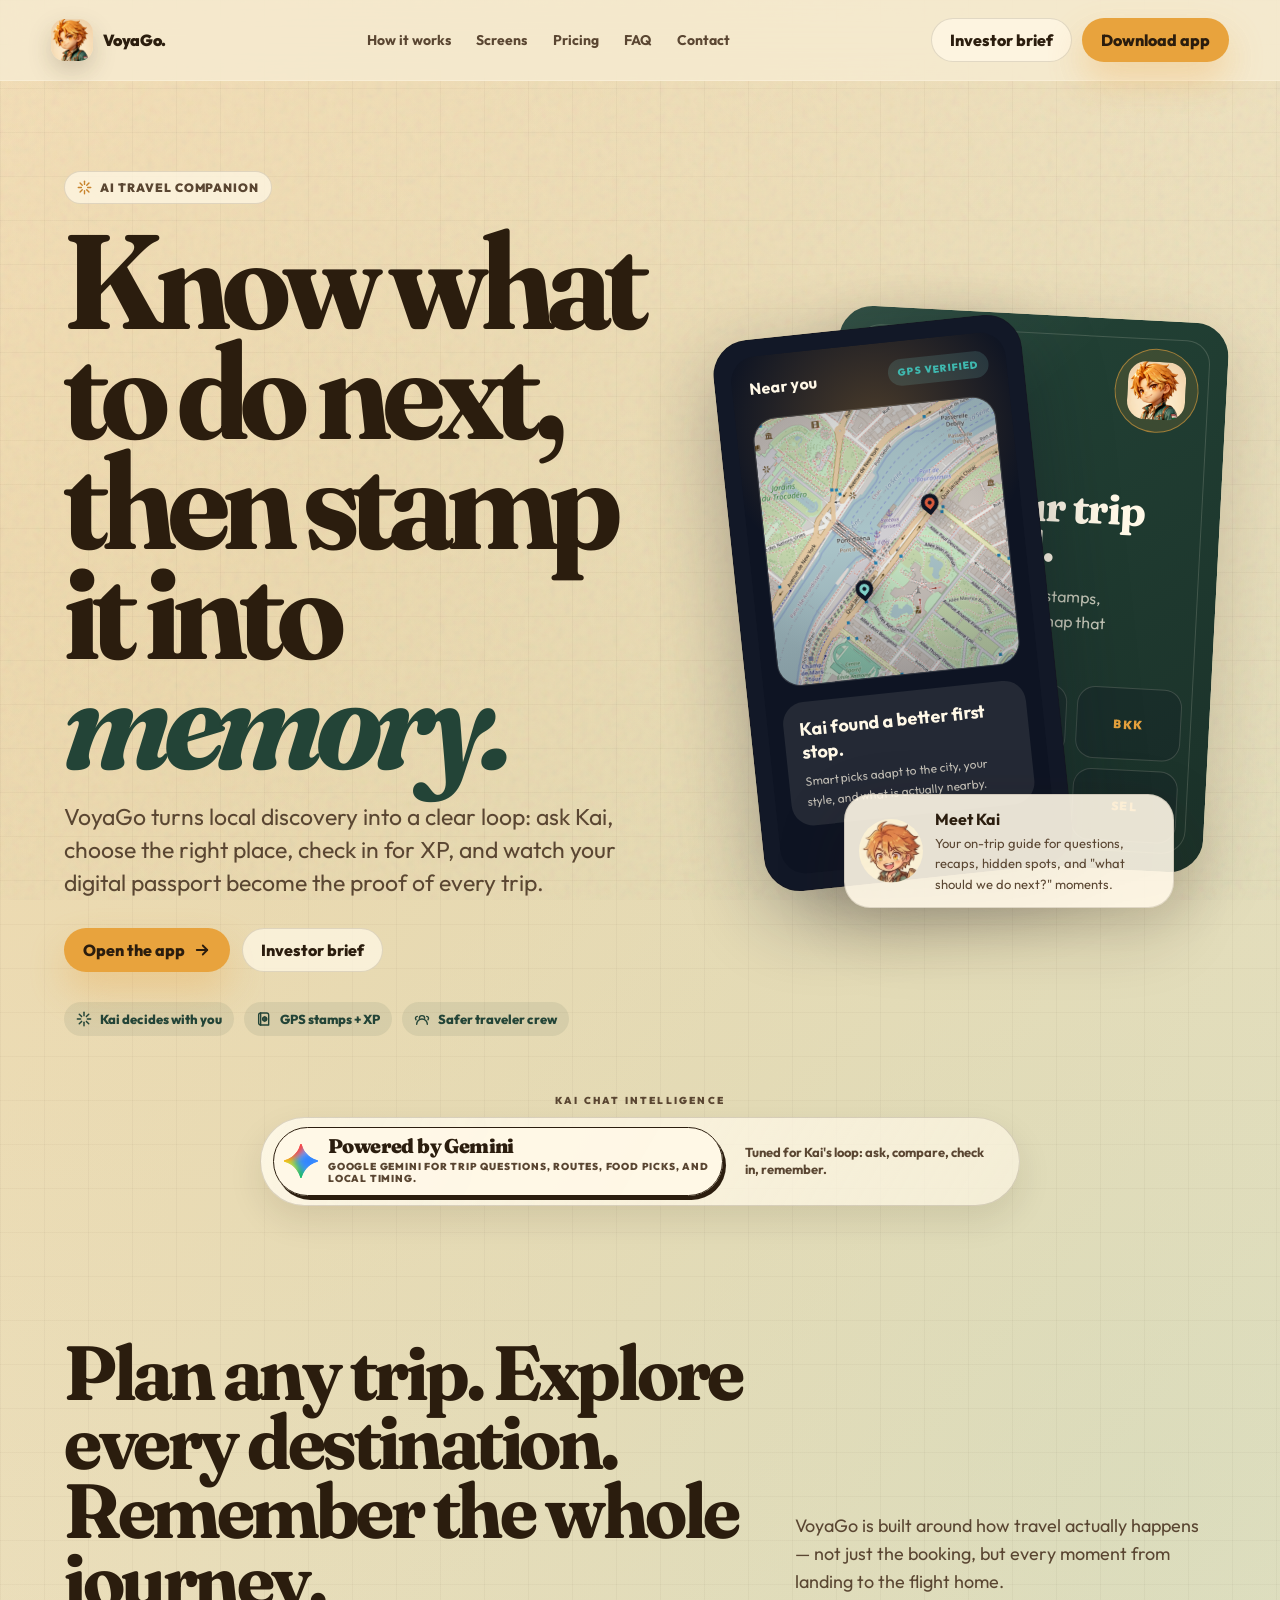
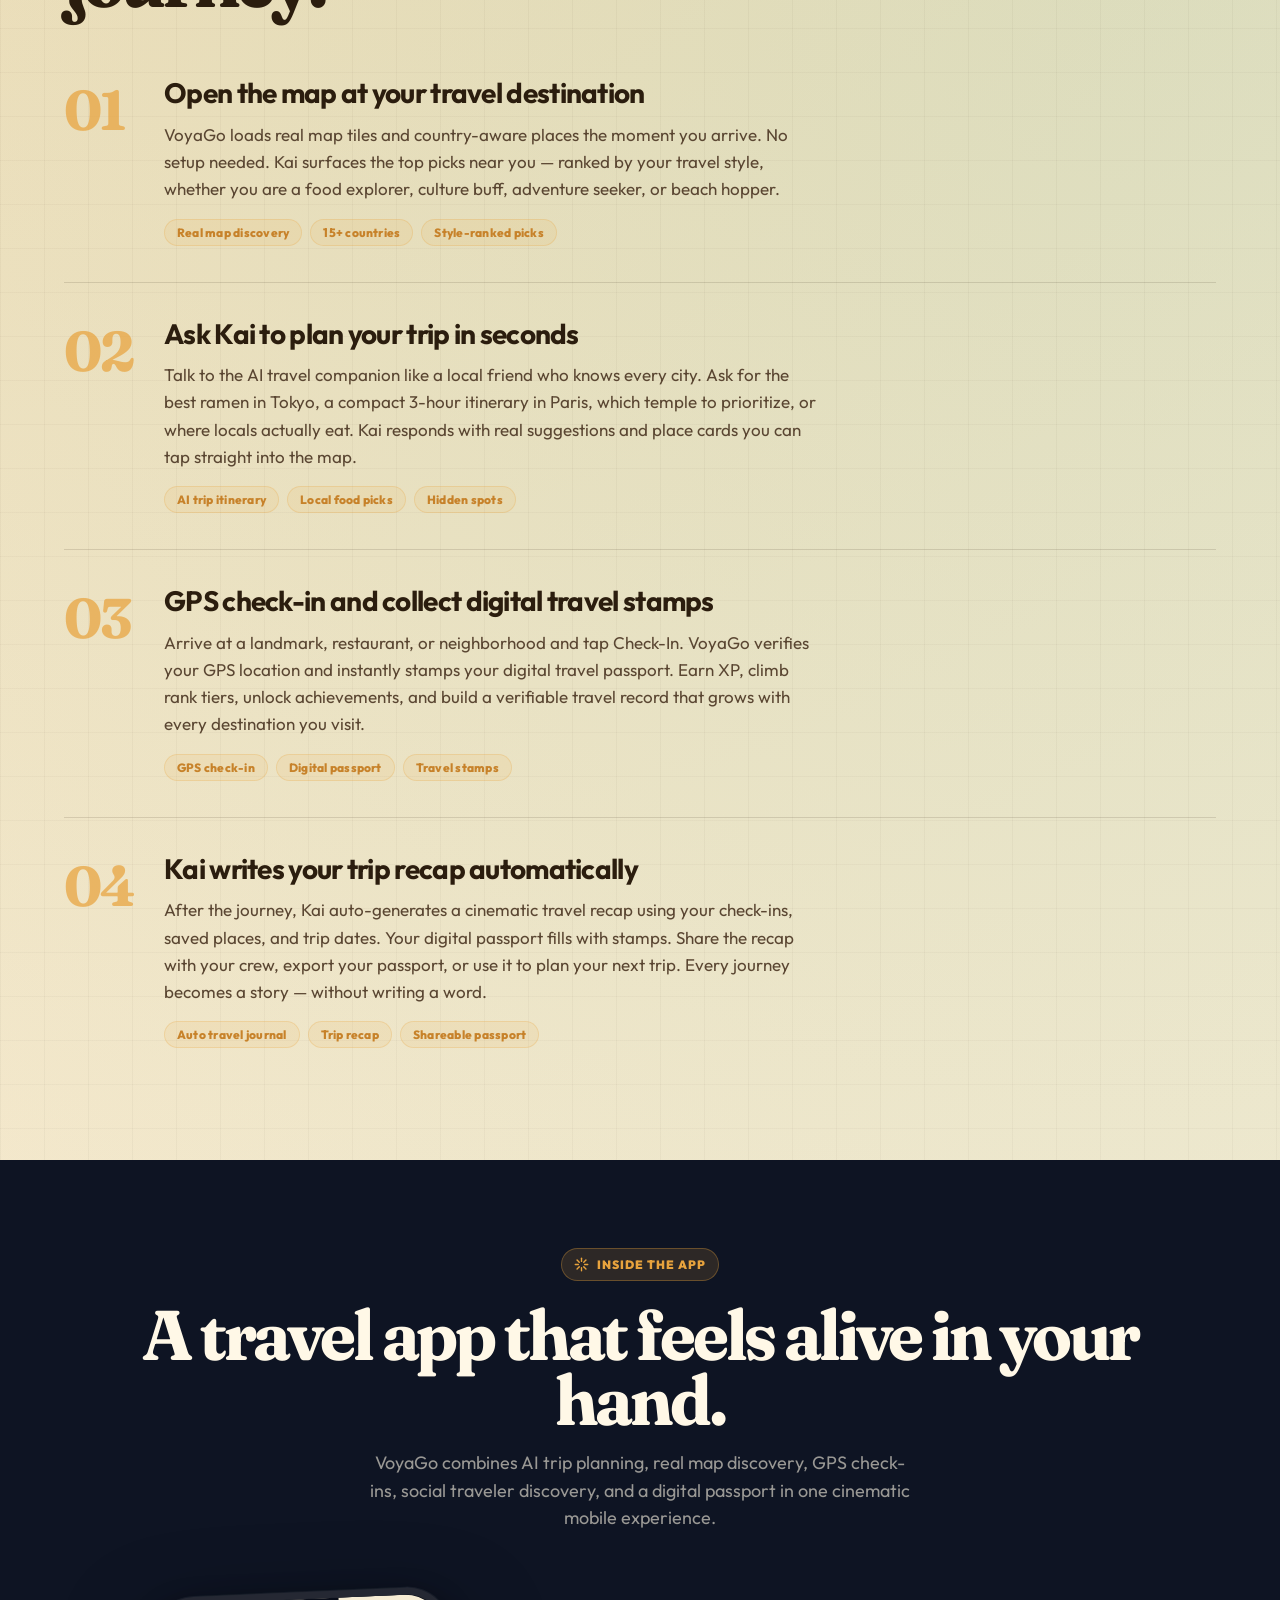
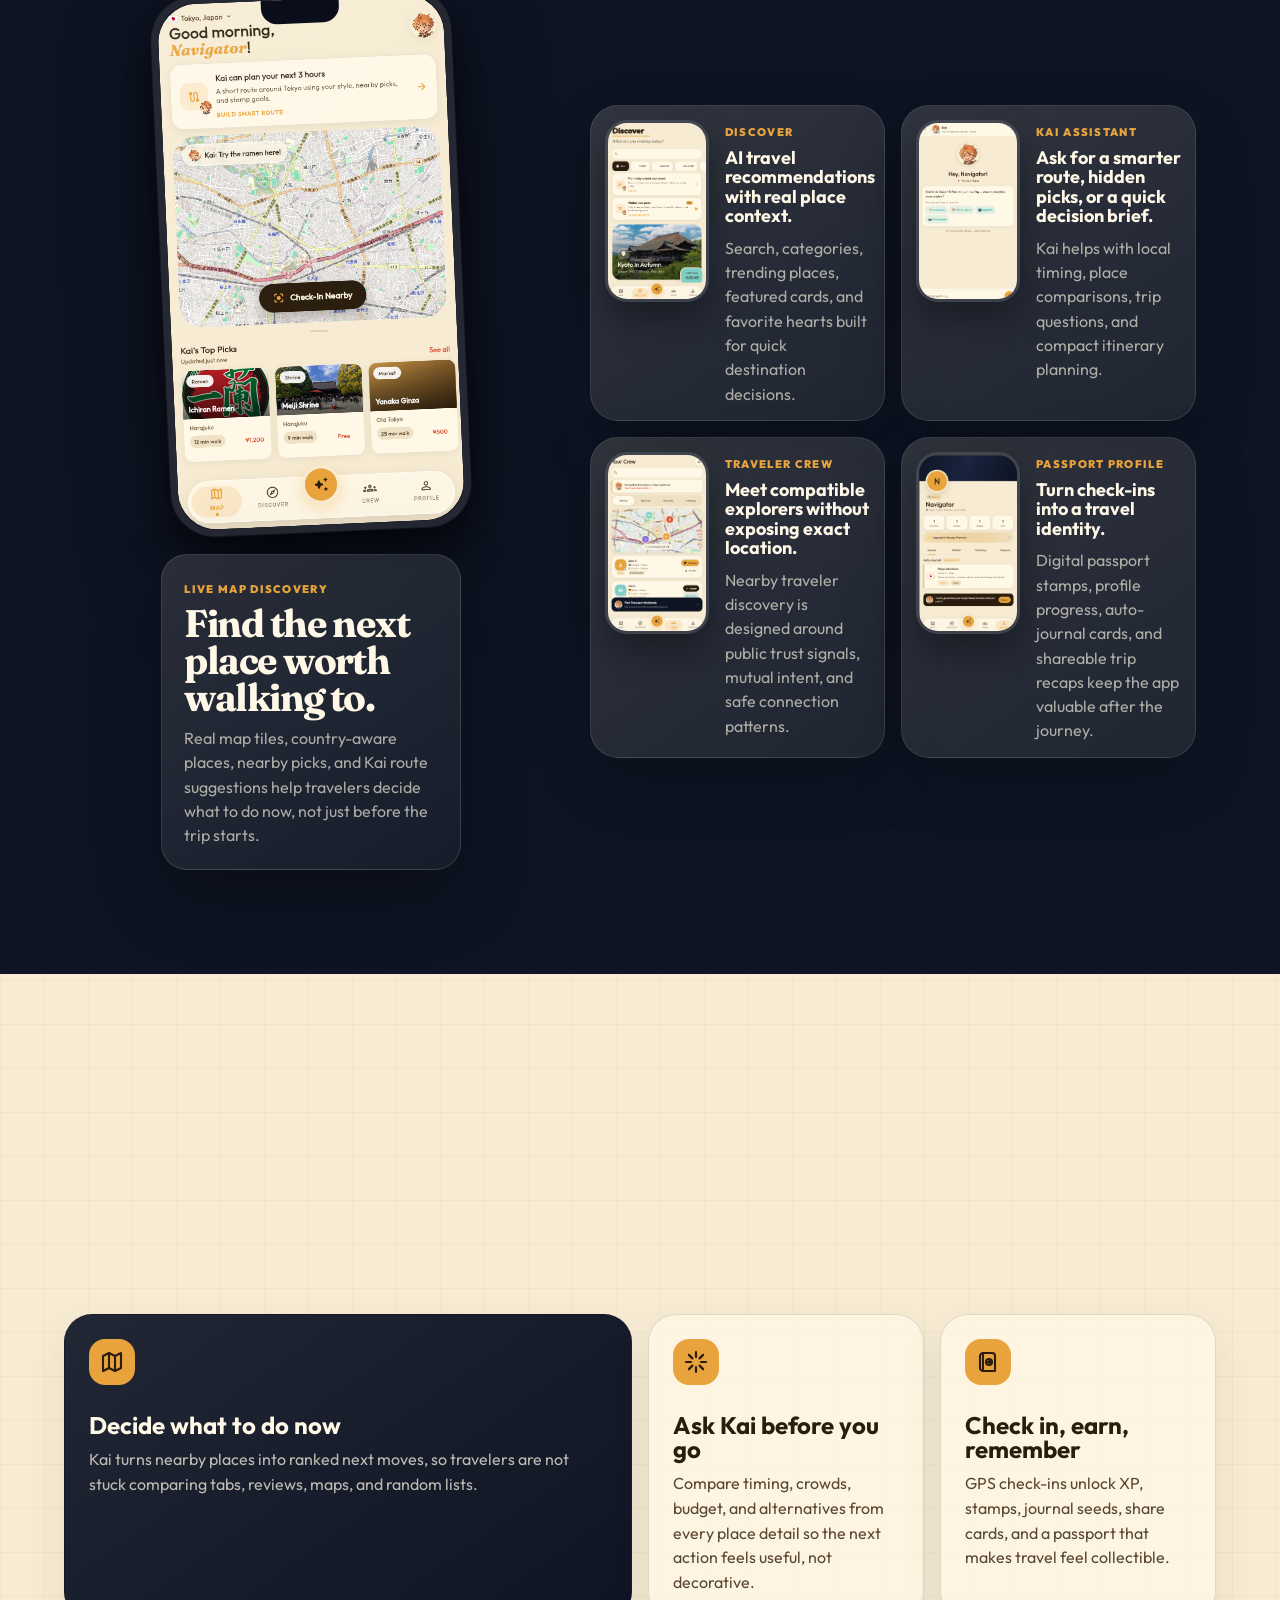
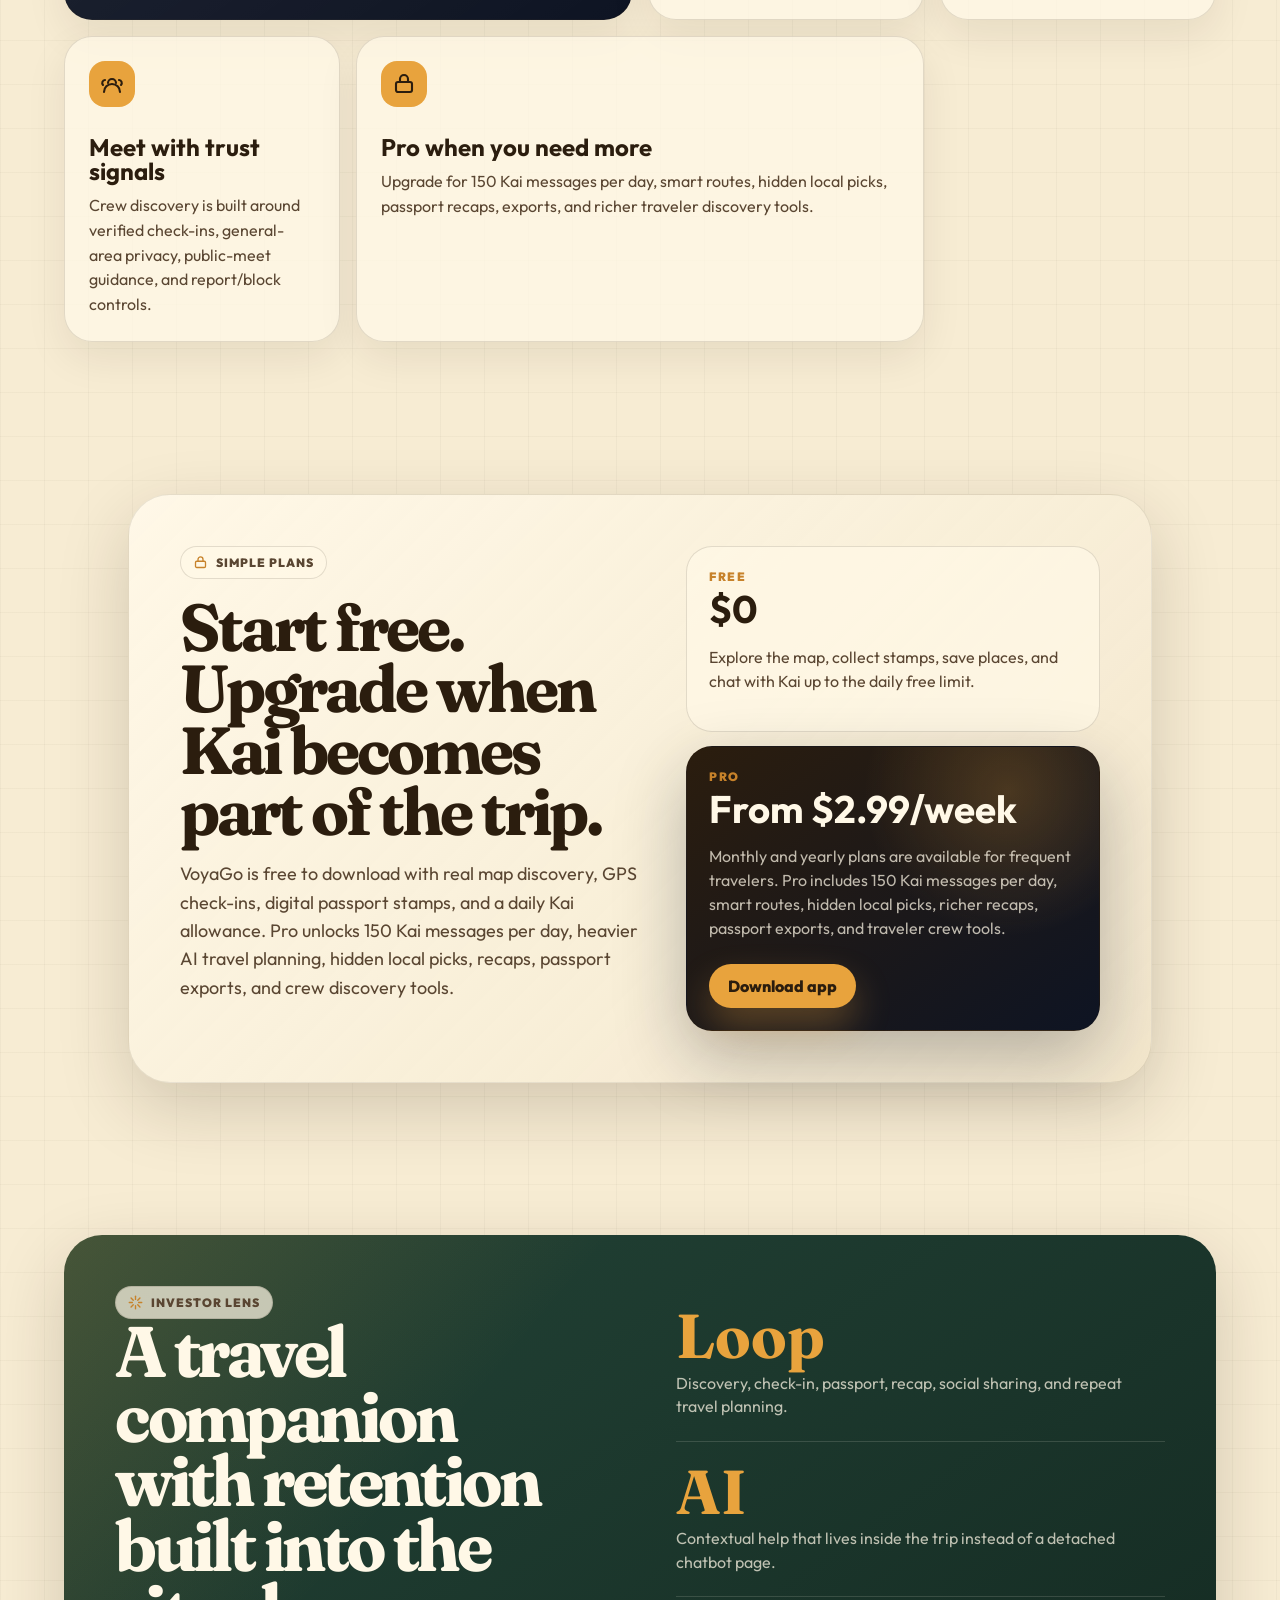
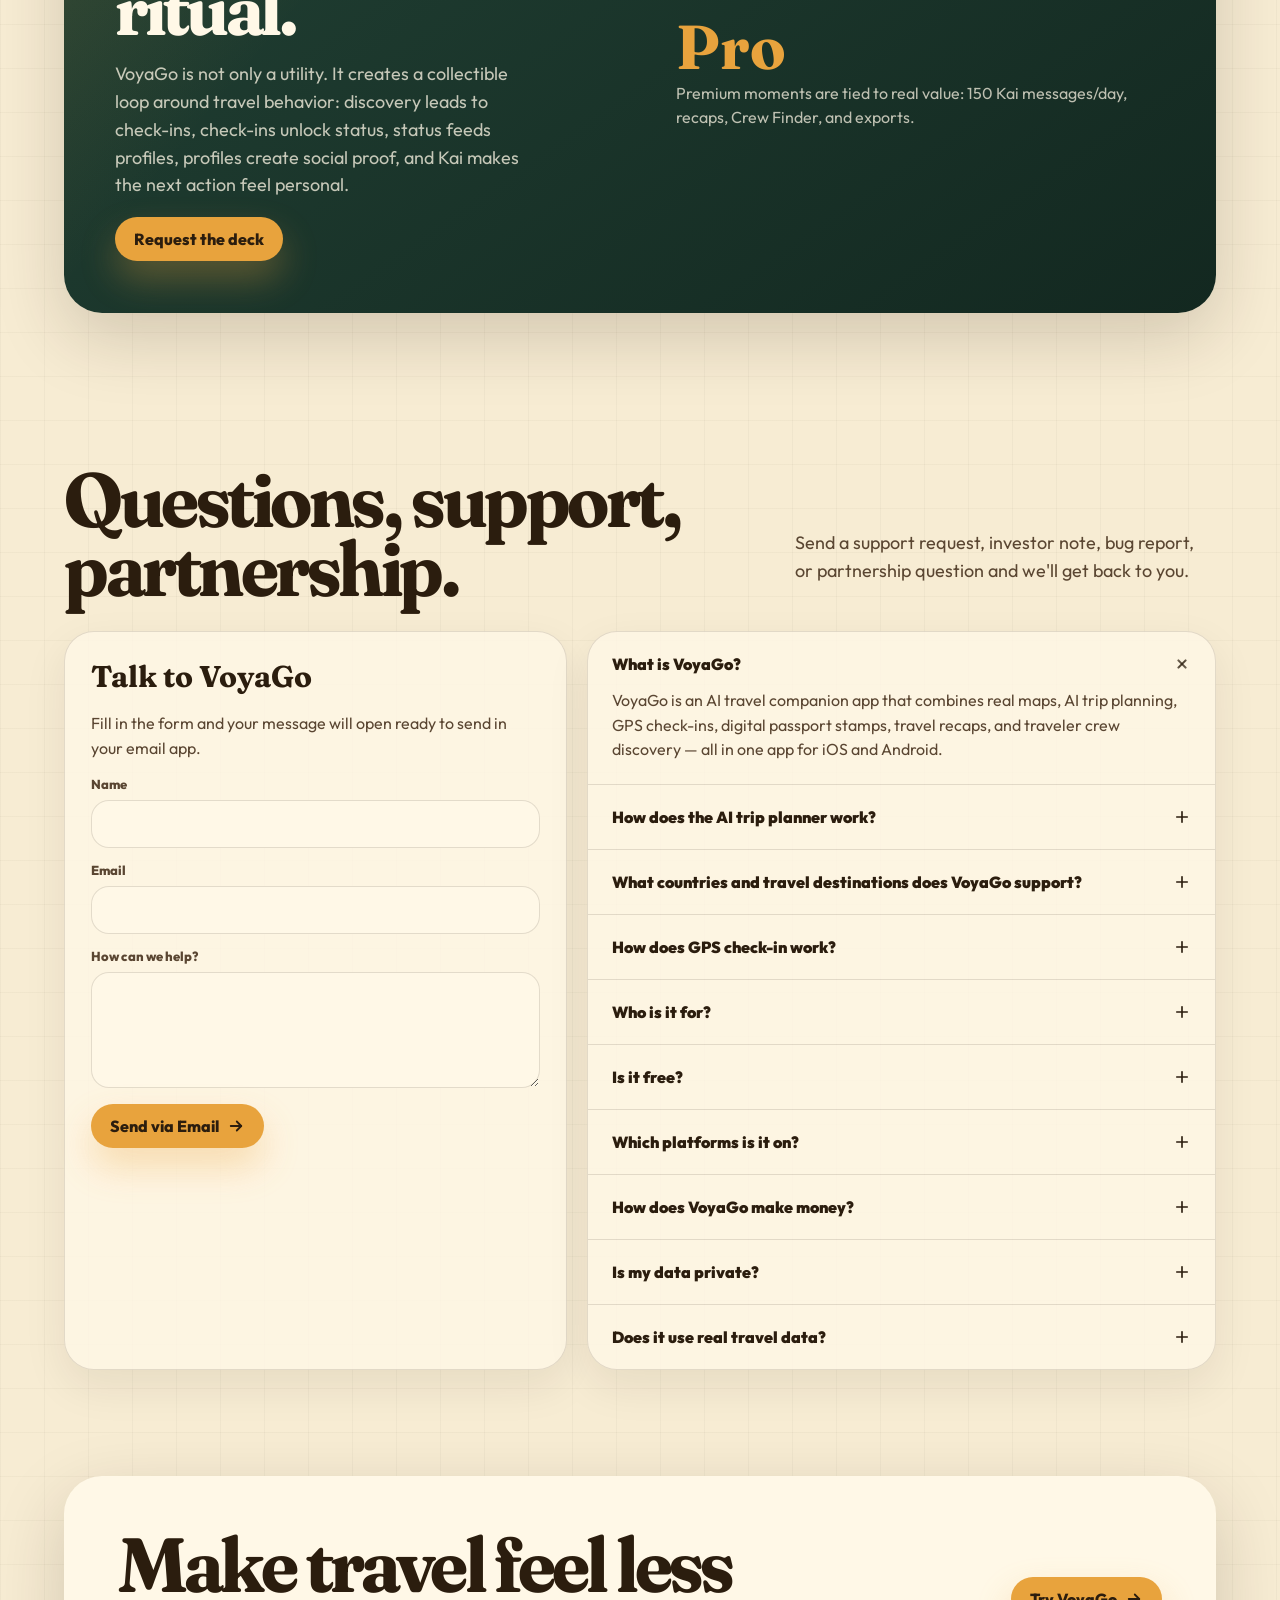
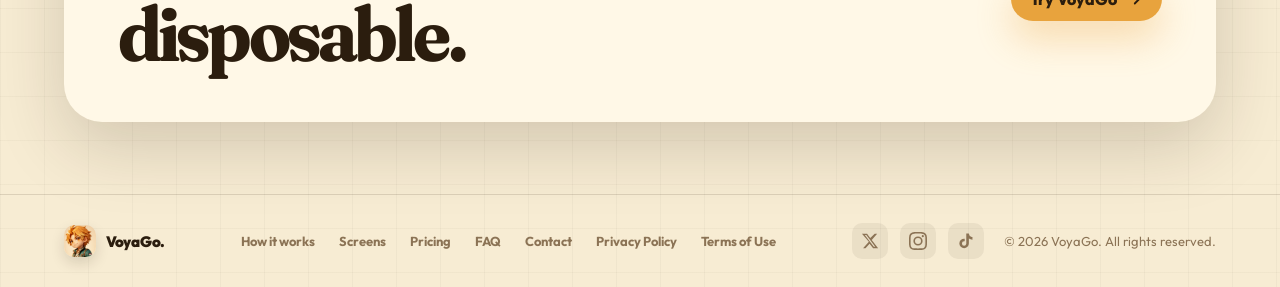
==== commit 6c5761e6: "Refine Gemini landing badge" ====
--- a/index.html
+++ b/index.html
@@ -305,6 +305,22 @@
               <span>Your on-trip guide for questions, recaps, hidden spots, and "what should we do next?" moments.</span>
             </div>
           </aside>
+        </div>
+      </section>
+
+      <section class="ai-engine reveal-scroll" aria-labelledby="ai-engine-title">
+        <p class="ai-engine-kicker">Kai chat intelligence</p>
+        <div class="ai-engine-card">
+          <div class="ai-provider">
+            <img class="gemini-logo" src="landing-assets/google-gemini-icon.svg" alt="" aria-hidden="true">
+            <div>
+              <strong id="ai-engine-title">Powered by Gemini</strong>
+              <span>Google Gemini for trip questions, routes, food picks, and local timing.</span>
+            </div>
+          </div>
+          <div class="ai-engine-note">
+            Tuned for Kai's loop: ask, compare, check in, remember.
+          </div>
         </div>
       </section>
 
--- a/landing.css
+++ b/landing.css
@@ -270,6 +270,85 @@
   height: 16px;
 }
 
+.ai-engine {
+  padding: 0 clamp(18px, 5vw, 72px) clamp(32px, 5vw, 56px);
+}
+
+.ai-engine-kicker {
+  margin: 0 0 10px;
+  color: var(--ink-2);
+  font-size: 10px;
+  font-weight: 900;
+  letter-spacing: 0.22em;
+  text-align: center;
+  text-transform: uppercase;
+}
+
+.ai-engine-card {
+  display: flex;
+  align-items: center;
+  justify-content: space-between;
+  gap: 14px;
+  max-width: 760px;
+  margin: 0 auto;
+  padding: 9px 12px;
+  border: 1px solid rgba(43, 29, 14, 0.16);
+  border-radius: 999px;
+  background:
+    linear-gradient(120deg, rgba(255, 248, 231, 0.9), rgba(255, 248, 231, 0.64)),
+    radial-gradient(circle at 14% 50%, rgba(127, 207, 199, 0.18), transparent 28%);
+  box-shadow: 0 14px 34px rgba(43, 29, 14, 0.1);
+}
+
+.ai-provider {
+  display: flex;
+  align-items: center;
+  gap: 10px;
+  min-width: 0;
+  padding: 9px 13px 9px 10px;
+  border: 1.5px solid var(--ink);
+  border-radius: 999px;
+  background: rgba(255, 248, 231, 0.94);
+  box-shadow: 3px 4px 0 var(--ink);
+}
+
+.gemini-logo {
+  flex: 0 0 auto;
+  width: 34px;
+  height: 34px;
+  object-fit: contain;
+}
+
+.ai-provider strong {
+  display: block;
+  color: var(--ink);
+  font-family: "Fraunces", serif;
+  font-size: clamp(16px, 1.55vw, 20px);
+  font-weight: 900;
+  line-height: 1;
+  letter-spacing: -0.03em;
+}
+
+.ai-provider span {
+  display: block;
+  margin-top: 4px;
+  color: var(--ink-2);
+  font-size: 10px;
+  font-weight: 900;
+  letter-spacing: 0.08em;
+  line-height: 1.25;
+  text-transform: uppercase;
+}
+
+.ai-engine-note {
+  color: var(--ink-2);
+  max-width: 270px;
+  font-size: 13px;
+  font-weight: 700;
+  line-height: 1.35;
+  padding: 0 8px;
+}
+
 .hero-stage {
   position: relative;
   min-height: 610px;
@@ -2299,6 +2378,7 @@
 
   .hero,
   .section-head,
+  .ai-engine-card,
   .screens-tour,
   .pricing-band,
   .investor-band,
@@ -2369,6 +2449,27 @@
     padding-top: 36px;
   }
 
+  .ai-engine {
+    padding-bottom: 40px;
+  }
+
+  .ai-engine-card {
+    align-items: flex-start;
+    border-radius: 24px;
+    flex-direction: column;
+  }
+
+  .ai-provider {
+    width: 100%;
+    border-radius: 20px;
+    box-shadow: 3px 4px 0 var(--ink);
+  }
+
+  .ai-engine-note {
+    max-width: none;
+    padding: 0 10px 8px;
+  }
+
   .hero-stage {
     min-height: 690px;
   }
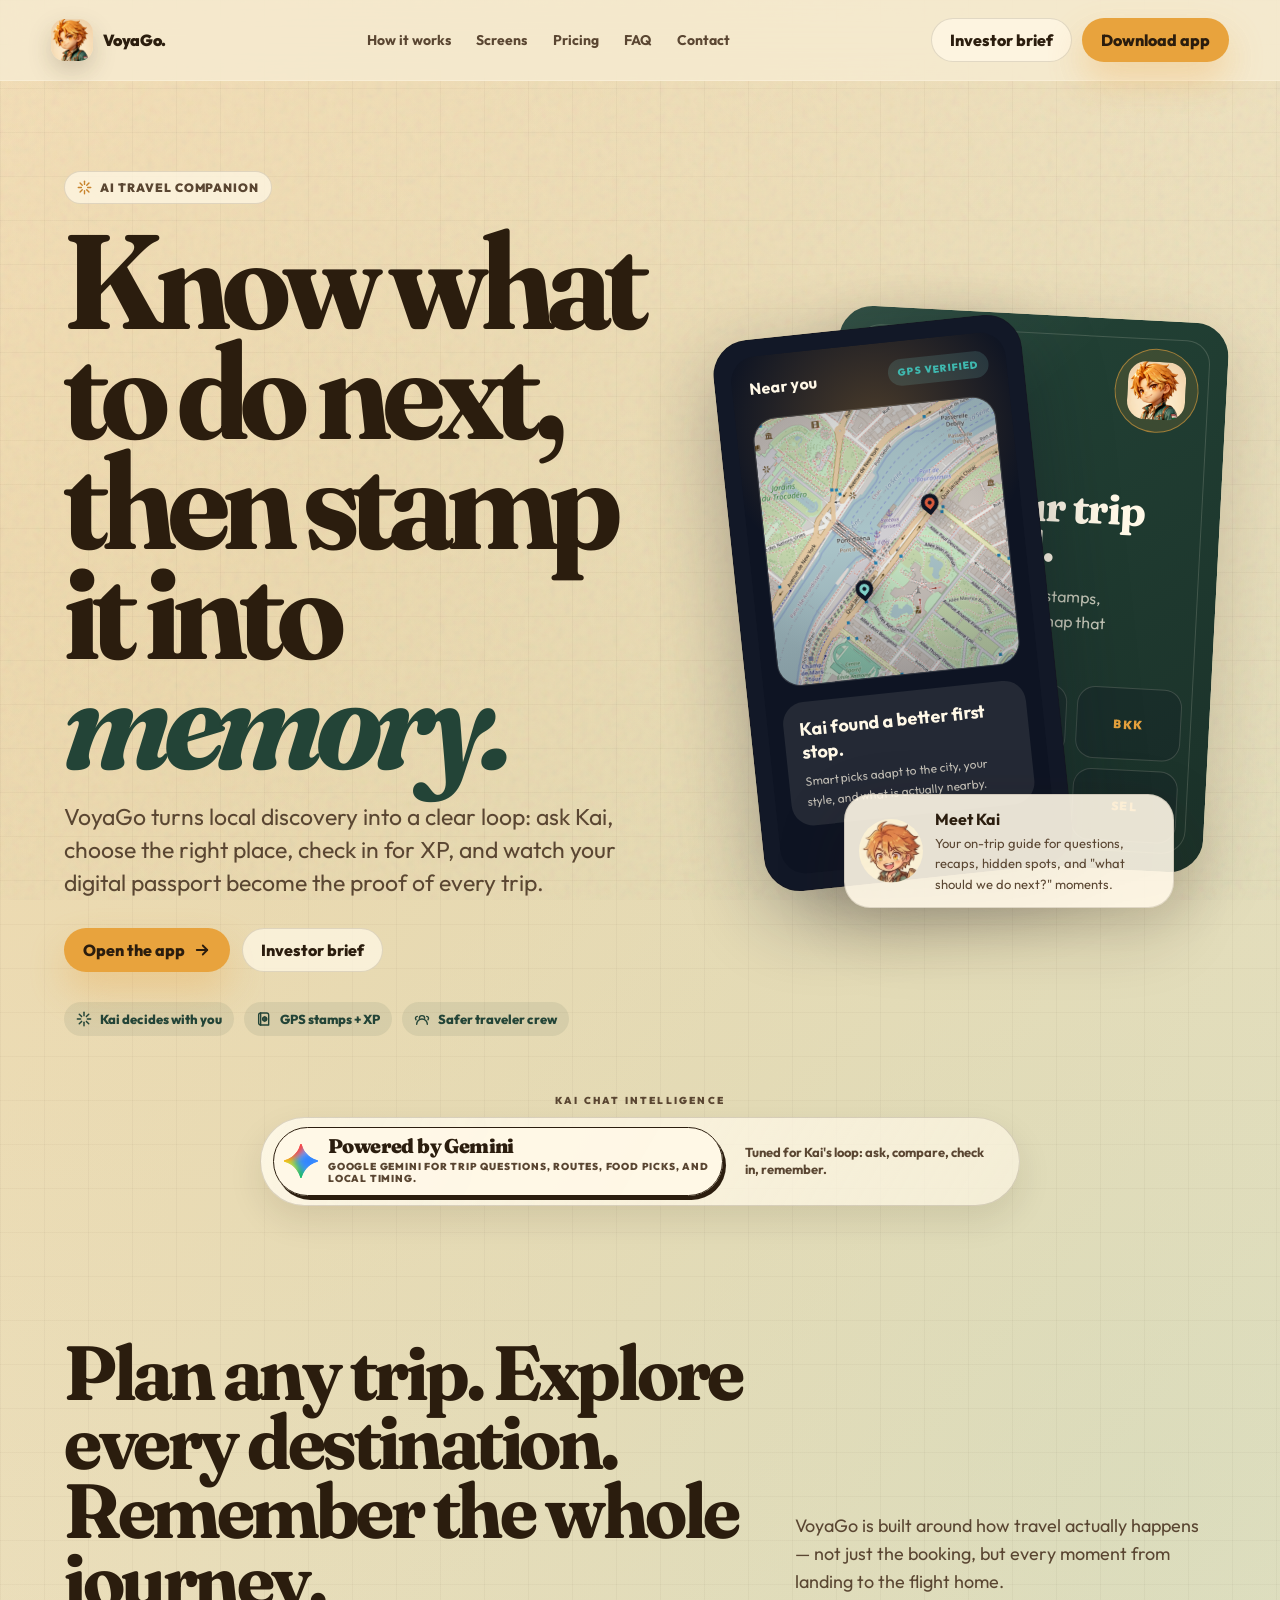
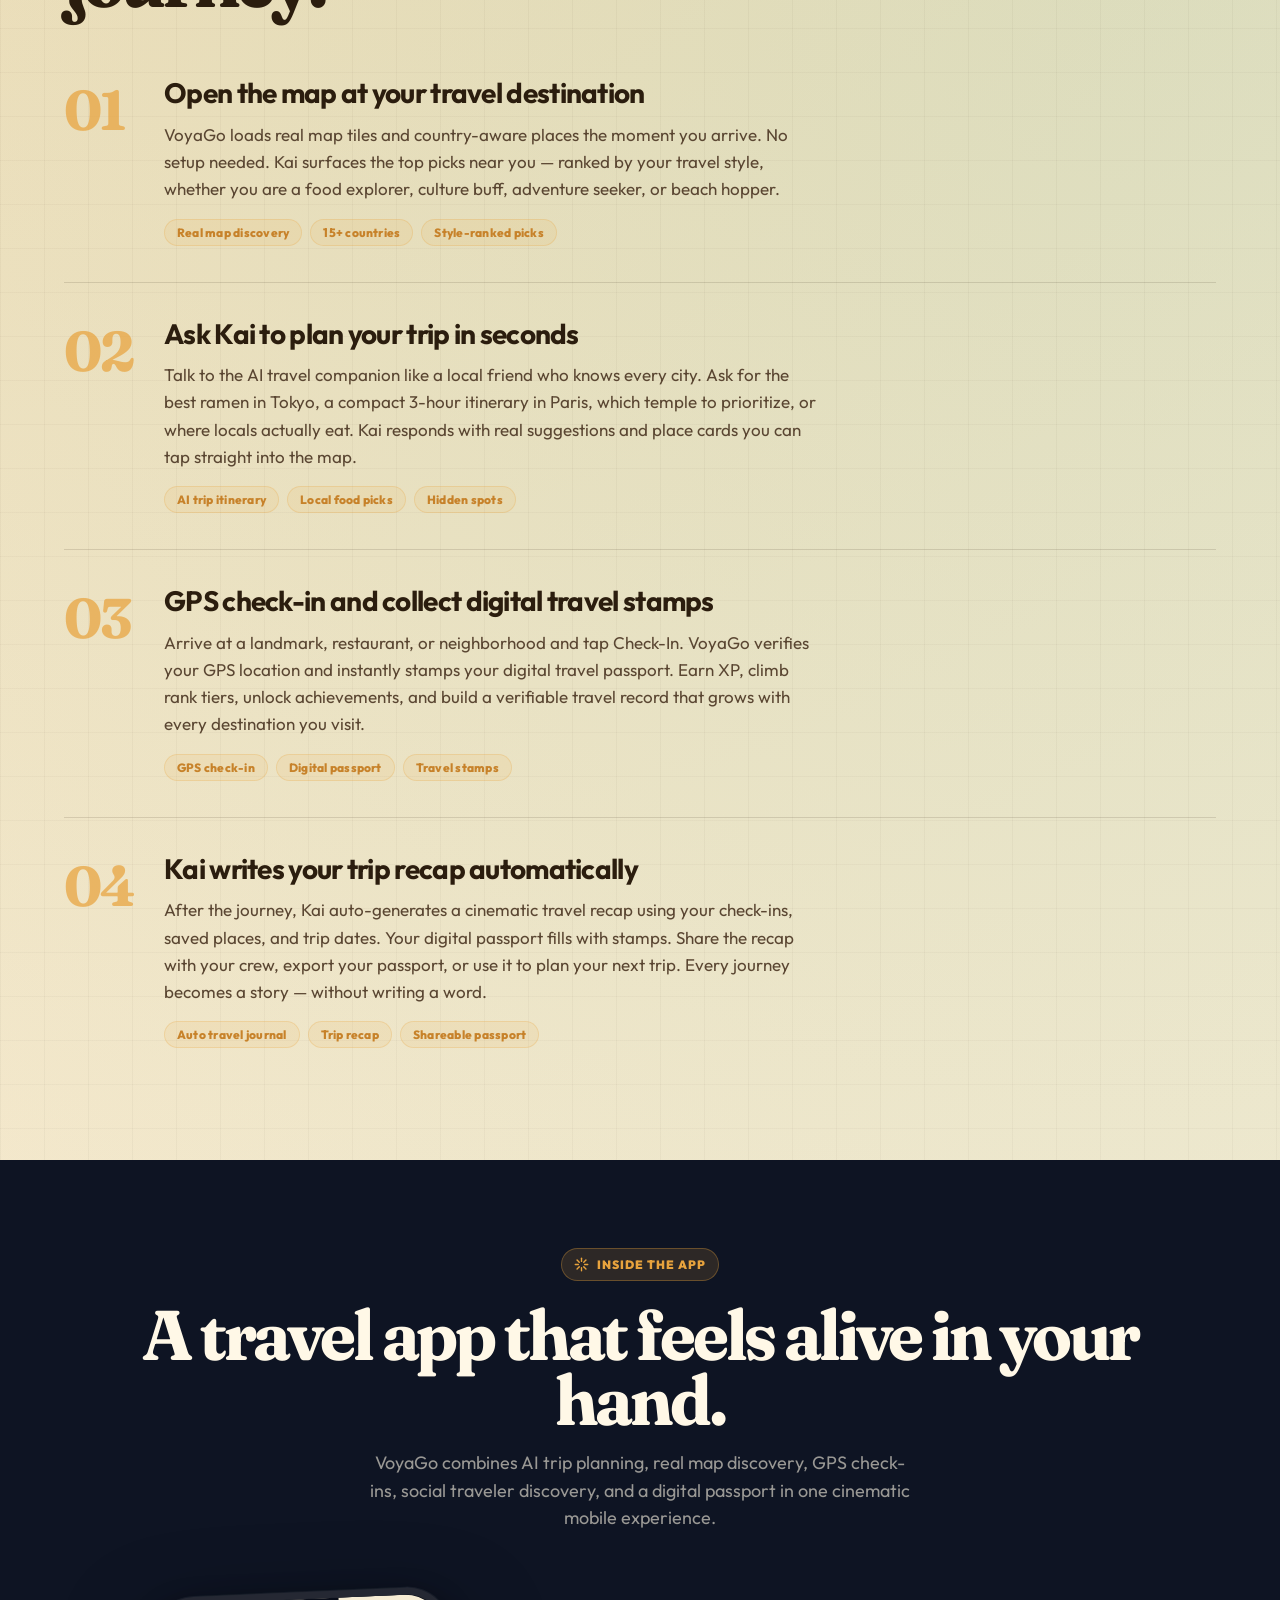
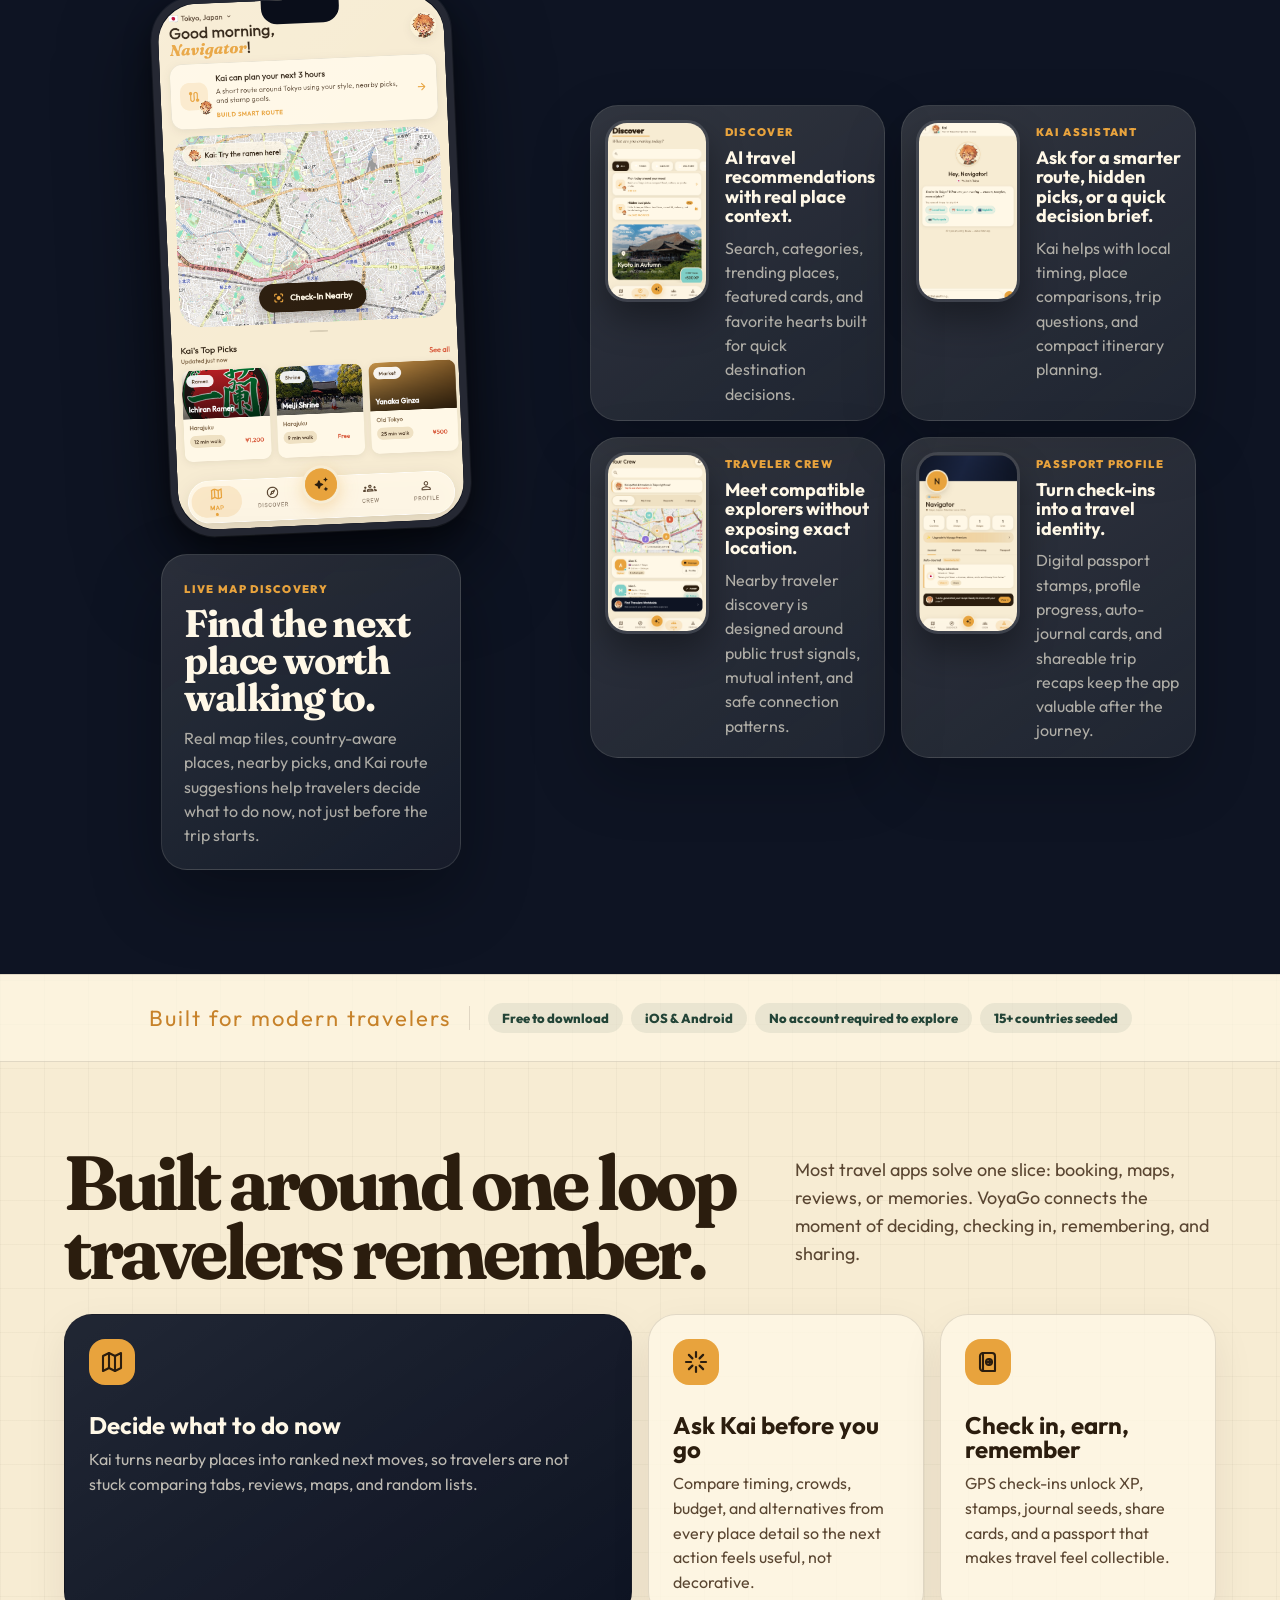
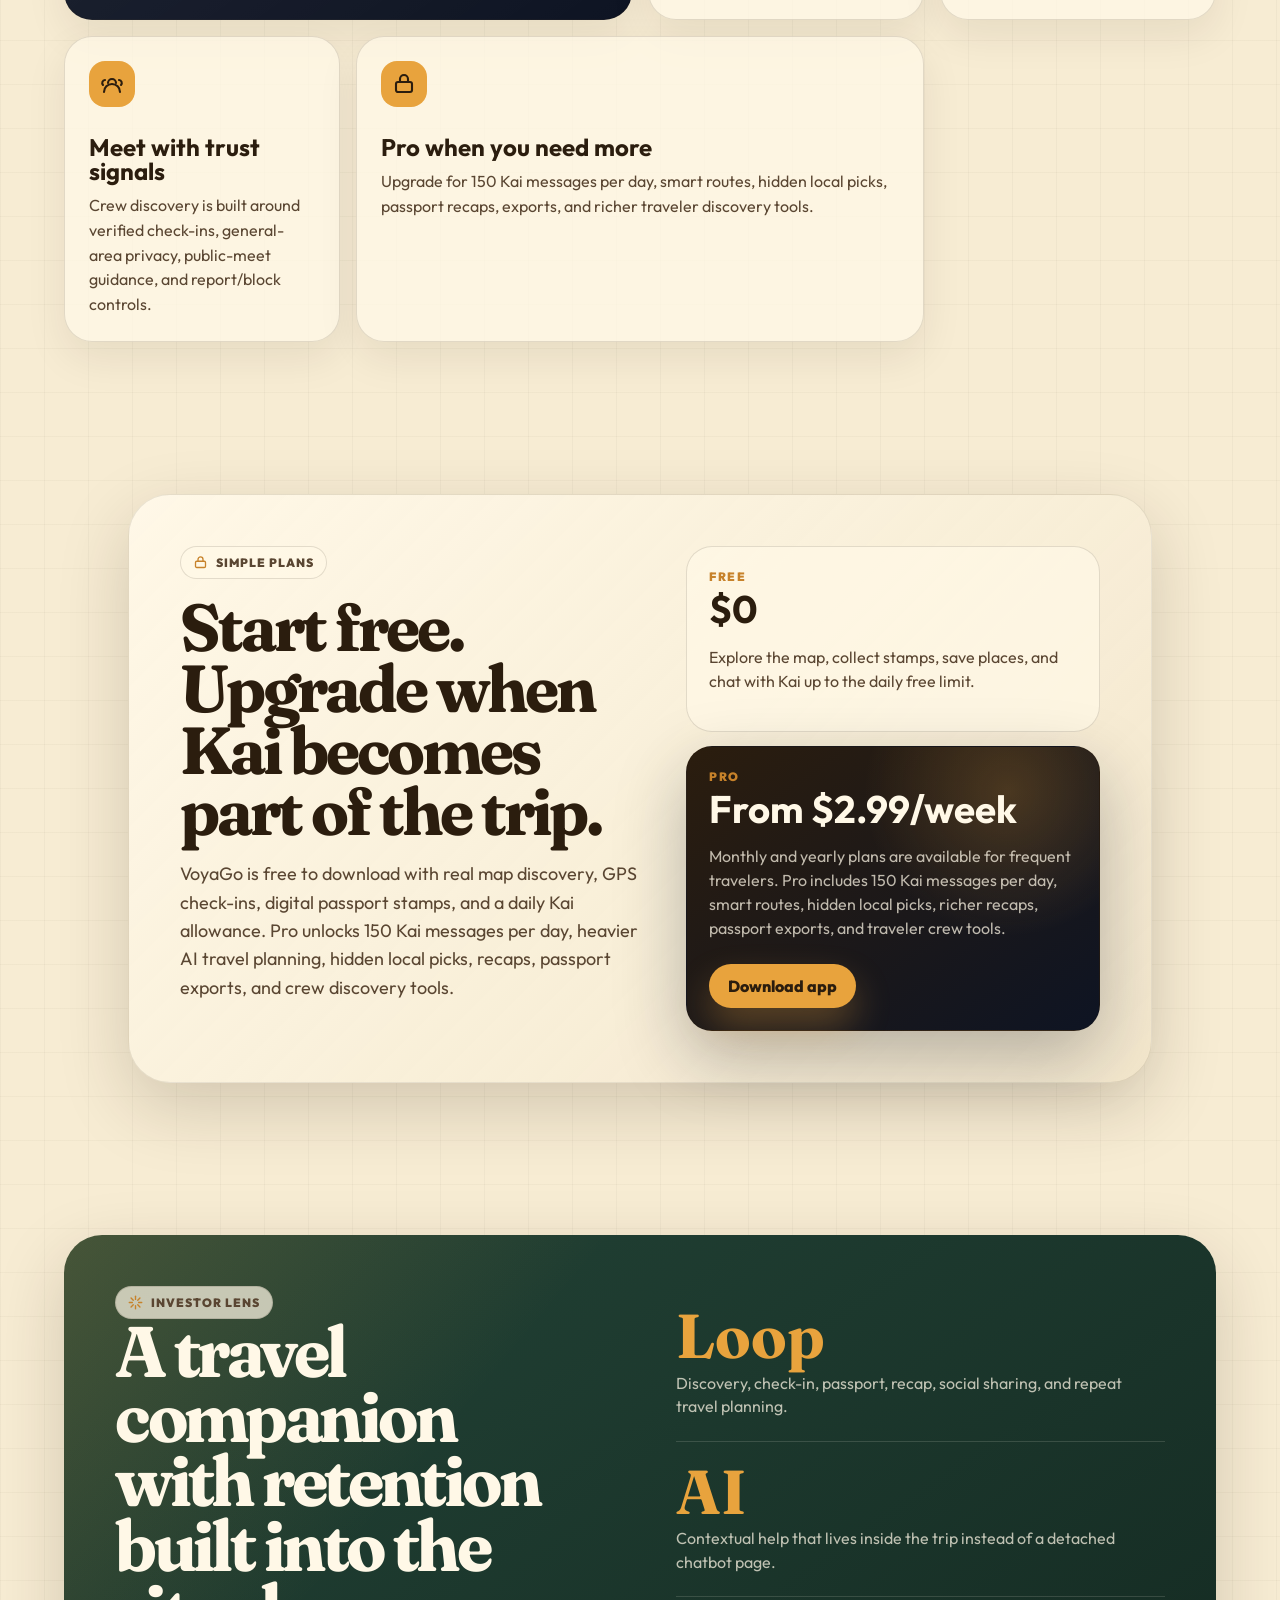
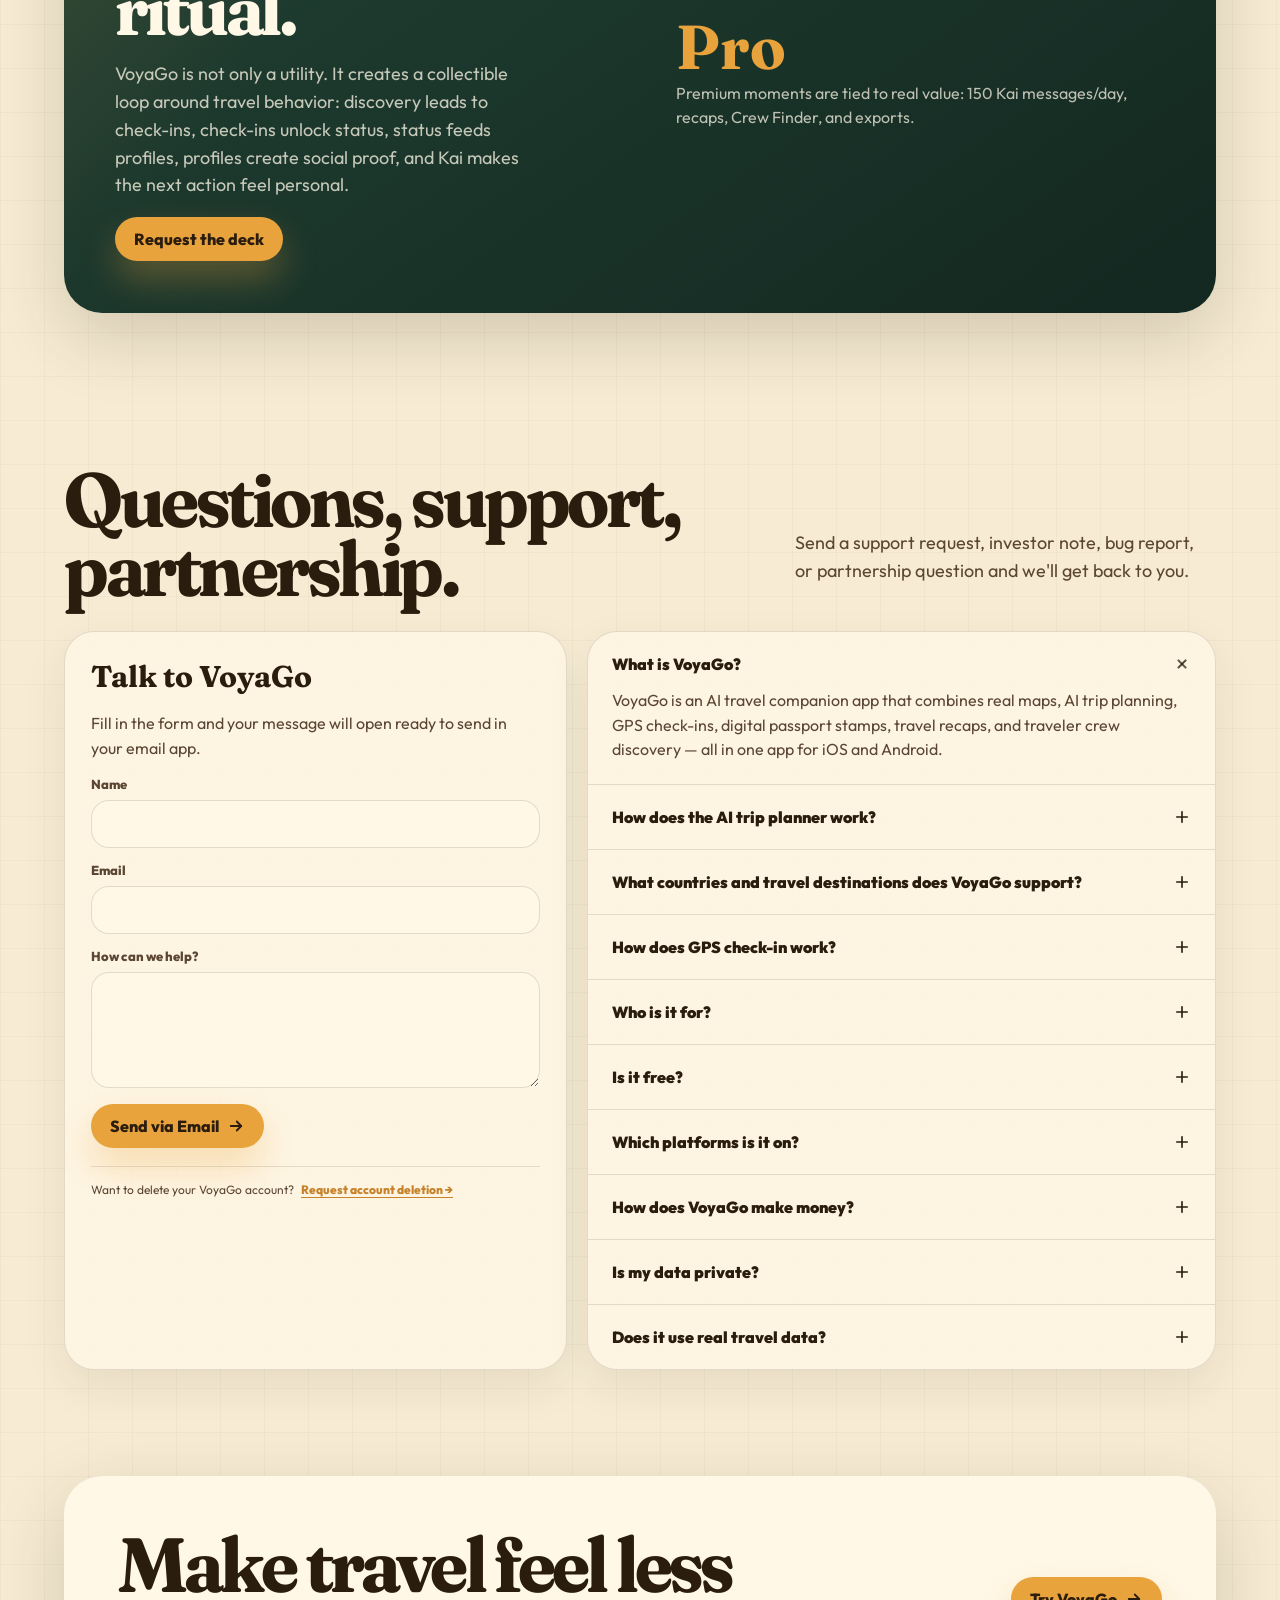
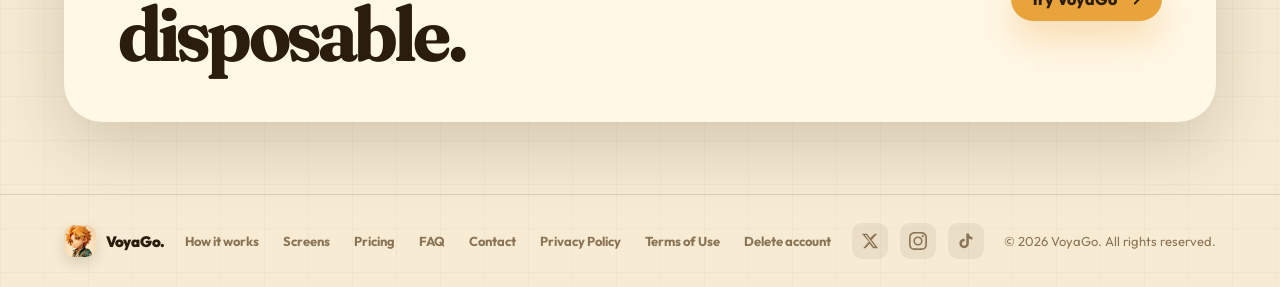
==== commit fd40ddf3: "Add account deletion page for Google Play compliance Adds delete-account.html with in-app deletion s" ====
--- a/index.html
+++ b/index.html
@@ -572,6 +572,10 @@
               Send via Email
               <svg><use href="#icon-arrow"></use></svg>
             </button>
+            <p class="support-footnote">
+              Want to delete your VoyaGo account?
+              <a href="delete-account.html">Request account deletion &rarr;</a>
+            </p>
           </form>
 
           <div id="faq" class="faq-panel">
@@ -641,6 +645,7 @@
         <a href="#support">Contact</a>
         <a href="privacy.html">Privacy Policy</a>
         <a href="terms.html">Terms of Use</a>
+        <a href="delete-account.html">Delete account</a>
       </nav>
       <div class="footer-bottom">
         <div class="footer-social" aria-label="VoyaGo social media">
--- a/landing.css
+++ b/landing.css
@@ -864,6 +864,26 @@
   line-height: 1.55;
 }
 
+.support-footnote {
+  margin-top: 18px;
+  padding-top: 14px;
+  border-top: 1px solid var(--line);
+  font-size: 12px;
+  color: var(--muted);
+}
+
+.support-footnote a {
+  color: var(--gold-deep);
+  font-weight: 800;
+  text-decoration: underline;
+  text-underline-offset: 3px;
+  margin-left: 4px;
+}
+
+.support-footnote a:hover {
+  color: var(--ink);
+}
+
 .field {
   display: grid;
   gap: 8px;
